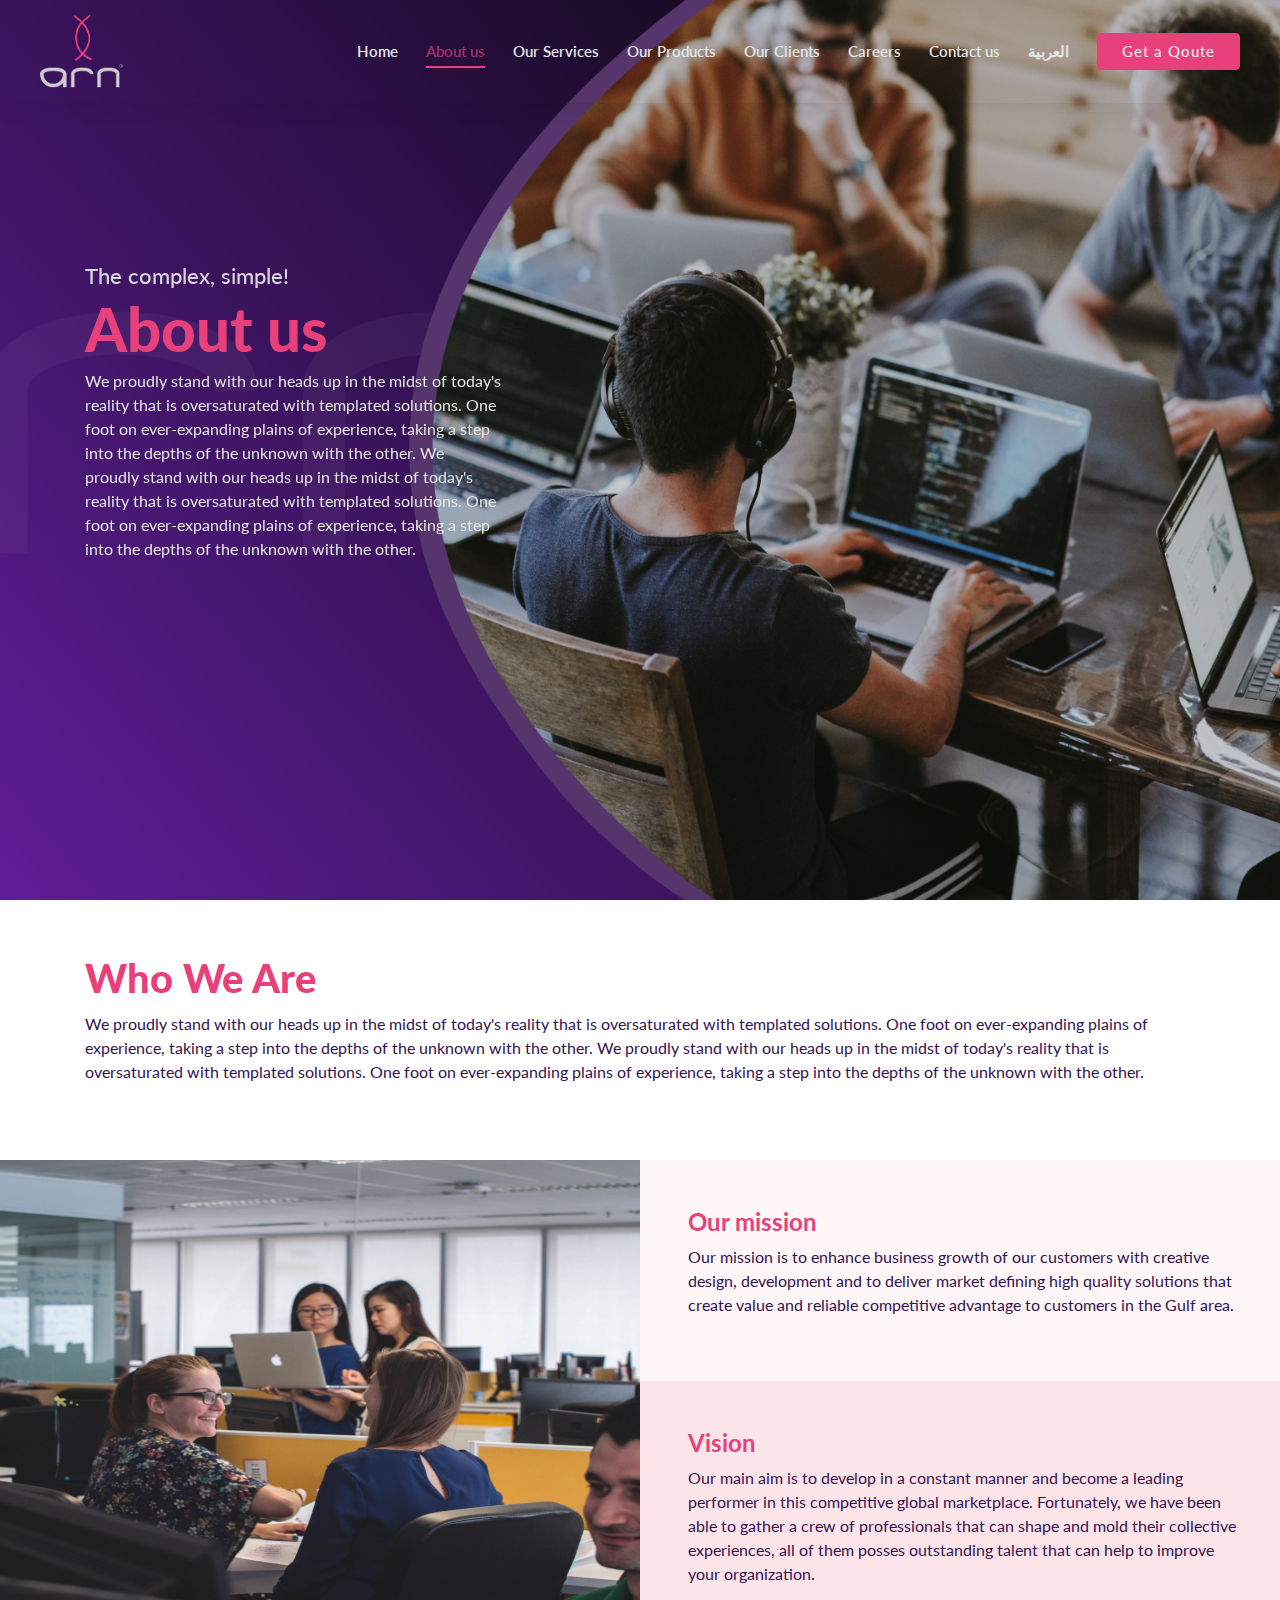
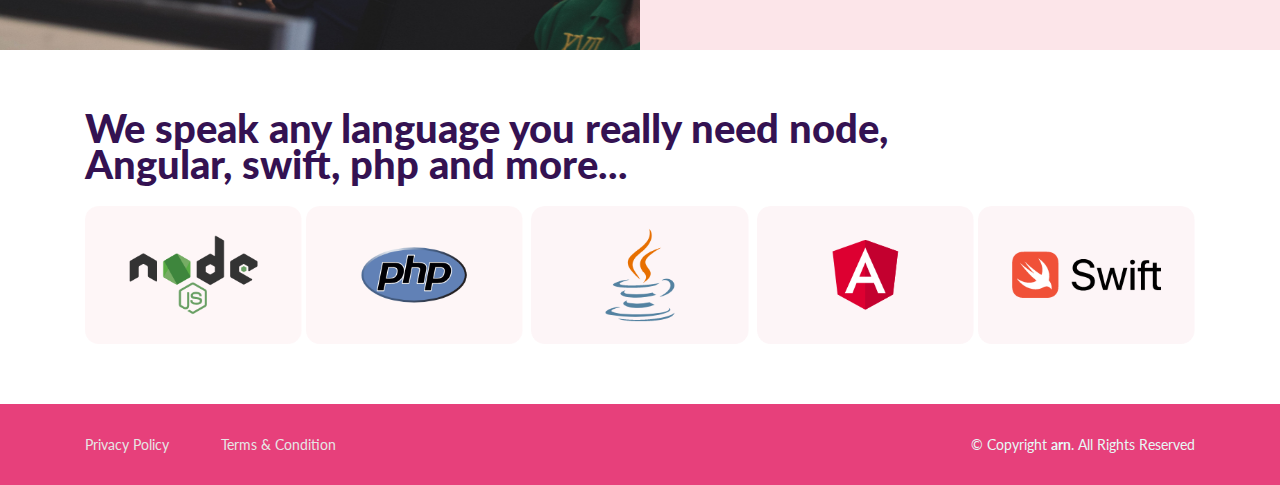
==== about.html @ a27cb623 "handle about us and home pages ui" ====
<!DOCTYPE html>
<html lang="en">

<head>
  <meta charset="utf-8" />
  <meta content="width=device-width, initial-scale=1.0" name="viewport" />

  <title>Arn</title>
  <meta content="" name="description" />
  <meta content="" name="keywords" />

  <!-- Favicons -->
  <!-- <link href="assets/img/favicon.png" rel="icon" /> -->
  <link href="assets/img/home/favicon.svg" rel="icon" />
  <link href="assets/img/apple-touch-icon.png" rel="apple-touch-icon" />

  <!-- Google Fonts -->
  <link
    href="https://fonts.googleapis.com/css2?family=Lato:ital,wght@0,300;0,400;0,700;0,900;1,300;1,400;1,700;1,900&display=swap"
    rel="stylesheet" />
  <!-- Vendor CSS Files -->
  <link href="assets/vendor/bootstrap/css/bootstrap.min.css" rel="stylesheet" />
  <link href="assets/vendor/icofont/icofont.min.css" rel="stylesheet" />
  <link href="assets/vendor/owl.carousel/assets/owl.carousel.min.css" rel="stylesheet" />
  <link href="assets/vendor/boxicons/css/boxicons.min.css" rel="stylesheet" />
  <link href="assets/vendor/venobox/venobox.css" rel="stylesheet" />
  <link href="assets/vendor/aos/aos.css" rel="stylesheet" />

  <!-- Template Main CSS File -->
  <link href="assets/css/style.css" rel="stylesheet" />
</head>

<body>
  <!-- ======= Hero Section ======= -->
  <section id="hero-about" class="hero py-0">
    <header id="header">
      <div class="
            container-fluid
            d-flex
            justify-content-between
            align-items-center
          ">
        <a href="index.html" class="logo"><img src="assets/img/logo.png" alt="brand" class="img-fluid" /></a>
        <nav class="nav-menu d-none d-lg-block">
          <ul>
            <li><a href="index.html">Home</a></li>
            <li class="active"><a href="about.html">About us</a></li>
            <li><a href="#">Our Services</a></li>
            <li><a href="#">Our Products</a></li>
            <li><a href="#">Our Clients</a></li>
            <li><a href="#">Careers</a></li>
            <li><a href="#">Contact us</a></li>
            <li><a href="#">العربية</a></li>
            <li>
              <a class="btn secondary-btn px-4" href="#">Get a Qoute</a>
            </li>
          </ul>
        </nav>
        <!-- .nav-menu -->
      </div>
    </header>
    <div class="container">
      <div class="w-50 align-items-start d-flex flex-column hero-content" data-aos="zoom-in" data-aos-delay="100">
        <h2>The complex, simple!</h2>
        <h1 class="py-1 secondary-color">About us</h1>
        <p class="w-75">We proudly stand with our heads up in the midst of today's
          reality that is oversaturated with templated solutions. One
          foot on ever-expanding plains of experience, taking a step
          into the depths of the unknown with the other. We proudly
          stand with our heads up in the midst of today's reality that
          is oversaturated with templated solutions. One foot on
          ever-expanding plains of experience, taking a step into the
          depths of the unknown with the other.</p>
      </div>
    </div>
  </section>
  <!-- ======= About Section ======= -->
  <section class="about-info">
    <div class="content container">
      <div class="who-we-are mb-2">
        <p class="section-title secondary-color">Who We Are</p>
          <p class="purple-color">
            We proudly stand with our heads up in the midst of today's reality that is oversaturated with templated solutions. One foot on ever-expanding
            plains of experience, taking a step into the depths of the unknown with the other. We proudly stand with our heads up in the midst of today's
            reality that is oversaturated with templated solutions. One foot on ever-expanding plains of experience, taking a step into the depths of the
            unknown with the other.
          </p>
      </div>
    </div>
  <!-- ======= Mission & Vission Section ======= -->
    <section class="row pb-0">
      <div class="col-md-6 people-img px-0"></div>
      <div class="col-md-6 align-items-center px-0">
        <div class="mission p-5">
          <h4 class="secondary-color font-weight-bold">Our mission</h4>
          <p class="purple-color">
            Our mission is to enhance business growth of our customers
            with creative design, development and to deliver market
            defining high quality solutions that create value and reliable
            competitive advantage to customers in the Gulf area.
          </p>
        </div>
        <div class="vission p-5">
          <h4 class="secondary-color font-weight-bold">Vision</h4>
          <p class="purple-color">
            Our main aim is to develop in a constant manner and become a
            leading performer in this competitive global marketplace.
            Fortunately, we have been able to gather a crew of
            professionals that can shape and mold their collective
            experiences, all of them posses outstanding talent that can
            help to improve your organization.
          </p>
        </div>
      </div>
    </section>
  </section>
  <!-- ======= Languages Section ======= -->
  <section id="clients" class="clients white-bg pt-0">
    <div class="content container">
      <p class="section-title purple-color w-75">
        We speak any language you really need node, Angular, swift, php and more...
      </p>
      <div class="projects-wrapper d-flex justify-content-between mt-4">
        <div class="w-25"><img class="w-100" src="./assets/img/about/1.png" alt="project" /></div>
        <div class="w-25 mx-1"><img class="w-100" src="./assets/img/about/2.png" alt="project" /></div>
        <div class="w-25 mx-1"><img class="w-100" src="./assets/img/about/3.png" alt="project" /></div>
        <div class="w-25 mx-1"><img class="w-100" src="./assets/img/about/4.png" alt="project" /></div>
        <div class="w-25"><img class="w-100" src="./assets/img/about/5.png" alt="project" /></div>
      </div>
    </div>
  </section>
  <!-- ======= Footer ======= -->
  <footer id="footer">
    <div class="container d-flex justify-content-between">
      <div class="links">
        <a href="#">Privacy Policy</a>
        <a href="#" class="mx-5">Terms & Condition</a>
      </div>
      <div class="copyright">
        &copy; Copyright <strong><span>arn</span></strong>. All Rights Reserved
      </div>
    </div>
  </footer>
  <!-- End  Footer -->

  <div id="preloader"></div>
  <a href="#" class="back-to-top"><i class="bx bx-up-arrow-alt"></i></a>

  <!-- Vendor JS Files -->
  <script src="assets/vendor/jquery/jquery.min.js"></script>
  <script src="assets/vendor/bootstrap/js/bootstrap.bundle.min.js"></script>
  <script src="assets/vendor/jquery.easing/jquery.easing.min.js"></script>
  <script src="assets/vendor/php-email-form/validate.js"></script>
  <script src="assets/vendor/waypoints/jquery.waypoints.min.js"></script>
  <script src="assets/vendor/counterup/counterup.min.js"></script>
  <script src="assets/vendor/owl.carousel/owl.carousel.min.js"></script>
  <script src="assets/vendor/isotope-layout/isotope.pkgd.min.js"></script>
  <script src="assets/vendor/venobox/venobox.min.js"></script>
  <script src="assets/vendor/aos/aos.js"></script>

  <!-- Template Main JS File -->
  <script src="assets/js/main.js"></script>
</body>

</html>
---- assets/vendor/venobox/venobox.css ----
/* ------ venobox.css --------*/
.vbox-overlay *, .vbox-overlay *:before, .vbox-overlay *:after{
    -webkit-backface-visibility: hidden;
    -webkit-box-sizing:border-box;
    -moz-box-sizing:border-box;
    box-sizing:border-box;
}
.vbox-overlay * { 
    -webkit-backface-visibility: visible;
    backface-visibility: visible;
}
.vbox-overlay{
    display: -webkit-flex;
    display: flex;
    -webkit-flex-direction: column;
    flex-direction: column;
    -webkit-justify-content: center;
    justify-content: center;
    -webkit-align-items: center;
    align-items: center;
    position: fixed;
    left: 0;
    top: 0;
    bottom: 0;
    right: 0;
    z-index: 999999;
}

/* ----- navigation ----- */
.vbox-title{
    width: 100%;
    height: 40px;
    float: left;
    text-align: center;
    line-height: 28px;
    font-size: 12px;
    padding: 6px 50px;
    overflow: hidden;
    position: fixed;
    display: none;
    left: 0;
    z-index: 89;
}
.vbox-close{
    cursor: pointer;
    position: fixed;
    top: -1px;
    right: 0;
    width: 50px;
    height: 40px;
    padding: 6px;
    display: block;
    background-position:10px center;
    overflow: hidden;
    font-size: 24px;
    line-height: 1;
    text-align: center;
    z-index: 99;
}
.vbox-left{
    cursor: pointer;
    position: fixed;
    left: 0;
    height: 40px;
    overflow: hidden;
    line-height: 28px;
    font-size: 12px;
    z-index: 99;
    display: flex;
    align-items:center;
}
.vbox-num{
    display: inline-block;
    margin: 6px 0 6px 15px;
}
/* ----- Social share ----- */
.vbox-share{
    line-height: 28px;
    font-size: 12px;
    overflow: hidden;
    position: fixed;
    left: 0;
    z-index: 98;
    display: flex;
    align-items:center;
    justify-content: center;
    width: 100%;
    text-align: center;
}
.vbox-share svg{
    max-height: 28px;
    width: 28px;
    z-index: 10;
    margin-left: 12px;
    margin-top: 6px;
    margin-bottom: 6px;
    vertical-align: middle;
}


/* ----- navigation ARROWS ----- */
.vbox-next, .vbox-prev{
    position: fixed;
    top: 50%;
    margin-top: -15px;
    overflow: hidden;
    cursor: pointer;
    display: block;
    width: 45px;
    height: 45px;
    z-index: 99;
}
.vbox-next span, .vbox-prev span{
    position: relative;
    width: 20px;
    height: 20px;
    border: 2px solid transparent;
    border-top-color: #B6B6B6;
    border-right-color: #B6B6B6;
    text-indent: -100px;
    position: absolute;
    top: 8px;
    display: block;
}
.vbox-prev{
    left: 15px;
}
.vbox-next{
    right: 15px;
}
.vbox-prev span{
    left: 10px;
    -ms-transform: rotate(-135deg);
    -webkit-transform: rotate(-135deg);
    transform: rotate(-135deg);
}
.vbox-next span{
    -ms-transform: rotate(45deg);
    -webkit-transform: rotate(45deg);
    transform: rotate(45deg);
    right: 10px;
}
/* ------- inline window ------ */
.vbox-inline{
    width: 420px;
    height: 315px;
    height: 70vh;
    padding: 10px;
    background: #fff;
    margin: 0 auto;
    overflow: auto;
    text-align: left;
}
/* ------- Video & iFrames window ------ */
.venoframe{
    max-width: 100%;
    width: 100%;
    border: none;
    width: 100%;
    height: 260px;
    height: 70vh;
}
.venoframe.vbvid{
    height: 260px;
}
@media (min-width: 768px) {
    .venoframe, .vbox-inline{
        width: 90%;
        height: 360px;
        height: 70vh;
    }
    .venoframe.vbvid{
        width: 640px;
        height: 360px;
    }
}
@media (min-width: 992px) {
    .venoframe, .vbox-inline{
        max-width: 1200px;
        width: 80%;
        height: 540px;
        height: 70vh;
    }
    .venoframe.vbvid{
        width: 960px;
        height: 540px;
    }
}
/* 
Please do NOT edit this part! 
or at least read this note: http://i.imgur.com/7C0ws9e.gif
*/
.vbox-open{
    overflow: hidden;
}
.vbox-container{
    position: absolute;
    left: 0;
    right: 0;
    top: 0;
    bottom: 0;
    overflow-x: hidden;
    overflow-y: scroll;
    overflow-scrolling: touch;
    -webkit-overflow-scrolling: touch;
    z-index: 20;
    max-height: 100%;

}

.vbox-content{
    text-align: center;
    float: left;
    width: 100%;
    position: relative;
    overflow: hidden;
    padding: 20px 4%;
}
.vbox-container img{
    max-width: 100%;
    height: auto;
}
.vbox-figlio{
    box-shadow: 0 0 12px rgba(0,0,0,0.19), 0 6px 6px rgba(0,0,0,0.23);
    max-width: 100%;
    text-align: initial;
}
img.vbox-figlio{
    -webkit-user-select: none;
-khtml-user-select: none;
-moz-user-select: none;
-o-user-select: none;
user-select: none;
}
.vbox-content.swipe-left{
    margin-left: -200px !important;
}
.vbox-content.swipe-right{
    margin-left: 200px !important;
}
.vbox-animated{
    webkit-transition: margin 300ms ease-out;
    transition: margin 300ms ease-out;
}

/* ---------- preloader ----------
 * SPINKIT 
 * http://tobiasahlin.com/spinkit/
-------------------------------- */
.sk-double-bounce,.sk-rotating-plane{width:40px;height:40px;margin:40px auto}.sk-rotating-plane{background-color:#333;-webkit-animation:sk-rotatePlane 1.2s infinite ease-in-out;animation:sk-rotatePlane 1.2s infinite ease-in-out}@-webkit-keyframes sk-rotatePlane{0%{-webkit-transform:perspective(120px) rotateX(0) rotateY(0);transform:perspective(120px) rotateX(0) rotateY(0)}50%{-webkit-transform:perspective(120px) rotateX(-180.1deg) rotateY(0);transform:perspective(120px) rotateX(-180.1deg) rotateY(0)}100%{-webkit-transform:perspective(120px) rotateX(-180deg) rotateY(-179.9deg);transform:perspective(120px) rotateX(-180deg) rotateY(-179.9deg)}}@keyframes sk-rotatePlane{0%{-webkit-transform:perspective(120px) rotateX(0) rotateY(0);transform:perspective(120px) rotateX(0) rotateY(0)}50%{-webkit-transform:perspective(120px) rotateX(-180.1deg) rotateY(0);transform:perspective(120px) rotateX(-180.1deg) rotateY(0)}100%{-webkit-transform:perspective(120px) rotateX(-180deg) rotateY(-179.9deg);transform:perspective(120px) rotateX(-180deg) rotateY(-179.9deg)}}.sk-double-bounce{position:relative}.sk-double-bounce .sk-child{width:100%;height:100%;border-radius:50%;background-color:#333;opacity:.6;position:absolute;top:0;left:0;-webkit-animation:sk-doubleBounce 2s infinite ease-in-out;animation:sk-doubleBounce 2s infinite ease-in-out}.sk-chasing-dots .sk-child,.sk-spinner-pulse,.sk-three-bounce .sk-child{background-color:#333;border-radius:100%}.sk-double-bounce .sk-double-bounce2{-webkit-animation-delay:-1s;animation-delay:-1s}@-webkit-keyframes sk-doubleBounce{0%,100%{-webkit-transform:scale(0);transform:scale(0)}50%{-webkit-transform:scale(1);transform:scale(1)}}@keyframes sk-doubleBounce{0%,100%{-webkit-transform:scale(0);transform:scale(0)}50%{-webkit-transform:scale(1);transform:scale(1)}}.sk-wave{margin:40px auto;width:50px;height:40px;text-align:center;font-size:10px}.sk-wave .sk-rect{background-color:#333;height:100%;width:6px;display:inline-block;-webkit-animation:sk-waveStretchDelay 1.2s infinite ease-in-out;animation:sk-waveStretchDelay 1.2s infinite ease-in-out}.sk-wave .sk-rect1{-webkit-animation-delay:-1.2s;animation-delay:-1.2s}.sk-wave .sk-rect2{-webkit-animation-delay:-1.1s;animation-delay:-1.1s}.sk-wave .sk-rect3{-webkit-animation-delay:-1s;animation-delay:-1s}.sk-wave .sk-rect4{-webkit-animation-delay:-.9s;animation-delay:-.9s}.sk-wave .sk-rect5{-webkit-animation-delay:-.8s;animation-delay:-.8s}@-webkit-keyframes sk-waveStretchDelay{0%,100%,40%{-webkit-transform:scaleY(.4);transform:scaleY(.4)}20%{-webkit-transform:scaleY(1);transform:scaleY(1)}}@keyframes sk-waveStretchDelay{0%,100%,40%{-webkit-transform:scaleY(.4);transform:scaleY(.4)}20%{-webkit-transform:scaleY(1);transform:scaleY(1)}}.sk-wandering-cubes{margin:40px auto;width:40px;height:40px;position:relative}.sk-wandering-cubes .sk-cube{background-color:#333;width:10px;height:10px;position:absolute;top:0;left:0;-webkit-animation:sk-wanderingCube 1.8s ease-in-out -1.8s infinite both;animation:sk-wanderingCube 1.8s ease-in-out -1.8s infinite both}.sk-chasing-dots,.sk-spinner-pulse{width:40px;height:40px;margin:40px auto}.sk-wandering-cubes .sk-cube2{-webkit-animation-delay:-.9s;animation-delay:-.9s}@-webkit-keyframes sk-wanderingCube{0%{-webkit-transform:rotate(0);transform:rotate(0)}25%{-webkit-transform:translateX(30px) rotate(-90deg) scale(.5);transform:translateX(30px) rotate(-90deg) scale(.5)}50%{-webkit-transform:translateX(30px) translateY(30px) rotate(-179deg);transform:translateX(30px) translateY(30px) rotate(-179deg)}50.1%{-webkit-transform:translateX(30px) translateY(30px) rotate(-180deg);transform:translateX(30px) translateY(30px) rotate(-180deg)}75%{-webkit-transform:translateX(0) translateY(30px) rotate(-270deg) scale(.5);transform:translateX(0) translateY(30px) rotate(-270deg) scale(.5)}100%{-webkit-transform:rotate(-360deg);transform:rotate(-360deg)}}@keyframes sk-wanderingCube{0%{-webkit-transform:rotate(0);transform:rotate(0)}25%{-webkit-transform:translateX(30px) rotate(-90deg) scale(.5);transform:translateX(30px) rotate(-90deg) scale(.5)}50%{-webkit-transform:translateX(30px) translateY(30px) rotate(-179deg);transform:translateX(30px) translateY(30px) rotate(-179deg)}50.1%{-webkit-transform:translateX(30px) translateY(30px) rotate(-180deg);transform:translateX(30px) translateY(30px) rotate(-180deg)}75%{-webkit-transform:translateX(0) translateY(30px) rotate(-270deg) scale(.5);transform:translateX(0) translateY(30px) rotate(-270deg) scale(.5)}100%{-webkit-transform:rotate(-360deg);transform:rotate(-360deg)}}.sk-spinner-pulse{-webkit-animation:sk-pulseScaleOut 1s infinite ease-in-out;animation:sk-pulseScaleOut 1s infinite ease-in-out}@-webkit-keyframes sk-pulseScaleOut{0%{-webkit-transform:scale(0);transform:scale(0)}100%{-webkit-transform:scale(1);transform:scale(1);opacity:0}}@keyframes sk-pulseScaleOut{0%{-webkit-transform:scale(0);transform:scale(0)}100%{-webkit-transform:scale(1);transform:scale(1);opacity:0}}.sk-chasing-dots{position:relative;text-align:center;-webkit-animation:sk-chasingDotsRotate 2s infinite linear;animation:sk-chasingDotsRotate 2s infinite linear}.sk-chasing-dots .sk-child{width:60%;height:60%;display:inline-block;position:absolute;top:0;-webkit-animation:sk-chasingDotsBounce 2s infinite ease-in-out;animation:sk-chasingDotsBounce 2s infinite ease-in-out}.sk-chasing-dots .sk-dot2{top:auto;bottom:0;-webkit-animation-delay:-1s;animation-delay:-1s}@-webkit-keyframes sk-chasingDotsRotate{100%{-webkit-transform:rotate(360deg);transform:rotate(360deg)}}@keyframes sk-chasingDotsRotate{100%{-webkit-transform:rotate(360deg);transform:rotate(360deg)}}@-webkit-keyframes sk-chasingDotsBounce{0%,100%{-webkit-transform:scale(0);transform:scale(0)}50%{-webkit-transform:scale(1);transform:scale(1)}}@keyframes sk-chasingDotsBounce{0%,100%{-webkit-transform:scale(0);transform:scale(0)}50%{-webkit-transform:scale(1);transform:scale(1)}}.sk-three-bounce{margin:40px auto;width:80px;text-align:center}.sk-three-bounce .sk-child{width:20px;height:20px;display:inline-block;-webkit-animation:sk-three-bounce 1.4s ease-in-out 0s infinite both;animation:sk-three-bounce 1.4s ease-in-out 0s infinite both}.sk-circle .sk-child:before,.sk-fading-circle .sk-circle:before{display:block;border-radius:100%;content:'';background-color:#333}.sk-three-bounce .sk-bounce1{-webkit-animation-delay:-.32s;animation-delay:-.32s}.sk-three-bounce .sk-bounce2{-webkit-animation-delay:-.16s;animation-delay:-.16s}@-webkit-keyframes sk-three-bounce{0%,100%,80%{-webkit-transform:scale(0);transform:scale(0)}40%{-webkit-transform:scale(1);transform:scale(1)}}@keyframes sk-three-bounce{0%,100%,80%{-webkit-transform:scale(0);transform:scale(0)}40%{-webkit-transform:scale(1);transform:scale(1)}}.sk-circle{margin:40px auto;width:40px;height:40px;position:relative}.sk-circle .sk-child{width:100%;height:100%;position:absolute;left:0;top:0}.sk-circle .sk-child:before{margin:0 auto;width:15%;height:15%;-webkit-animation:sk-circleBounceDelay 1.2s infinite ease-in-out both;animation:sk-circleBounceDelay 1.2s infinite ease-in-out both}.sk-circle .sk-circle2{-webkit-transform:rotate(30deg);-ms-transform:rotate(30deg);transform:rotate(30deg)}.sk-circle .sk-circle3{-webkit-transform:rotate(60deg);-ms-transform:rotate(60deg);transform:rotate(60deg)}.sk-circle .sk-circle4{-webkit-transform:rotate(90deg);-ms-transform:rotate(90deg);transform:rotate(90deg)}.sk-circle .sk-circle5{-webkit-transform:rotate(120deg);-ms-transform:rotate(120deg);transform:rotate(120deg)}.sk-circle .sk-circle6{-webkit-transform:rotate(150deg);-ms-transform:rotate(150deg);transform:rotate(150deg)}.sk-circle .sk-circle7{-webkit-transform:rotate(180deg);-ms-transform:rotate(180deg);transform:rotate(180deg)}.sk-circle .sk-circle8{-webkit-transform:rotate(210deg);-ms-transform:rotate(210deg);transform:rotate(210deg)}.sk-circle .sk-circle9{-webkit-transform:rotate(240deg);-ms-transform:rotate(240deg);transform:rotate(240deg)}.sk-circle .sk-circle10{-webkit-transform:rotate(270deg);-ms-transform:rotate(270deg);transform:rotate(270deg)}.sk-circle .sk-circle11{-webkit-transform:rotate(300deg);-ms-transform:rotate(300deg);transform:rotate(300deg)}.sk-circle .sk-circle12{-webkit-transform:rotate(330deg);-ms-transform:rotate(330deg);transform:rotate(330deg)}.sk-circle .sk-circle2:before{-webkit-animation-delay:-1.1s;animation-delay:-1.1s}.sk-circle .sk-circle3:before{-webkit-animation-delay:-1s;animation-delay:-1s}.sk-circle .sk-circle4:before{-webkit-animation-delay:-.9s;animation-delay:-.9s}.sk-circle .sk-circle5:before{-webkit-animation-delay:-.8s;animation-delay:-.8s}.sk-circle .sk-circle6:before{-webkit-animation-delay:-.7s;animation-delay:-.7s}.sk-circle .sk-circle7:before{-webkit-animation-delay:-.6s;animation-delay:-.6s}.sk-circle .sk-circle8:before{-webkit-animation-delay:-.5s;animation-delay:-.5s}.sk-circle .sk-circle9:before{-webkit-animation-delay:-.4s;animation-delay:-.4s}.sk-circle .sk-circle10:before{-webkit-animation-delay:-.3s;animation-delay:-.3s}.sk-circle .sk-circle11:before{-webkit-animation-delay:-.2s;animation-delay:-.2s}.sk-circle .sk-circle12:before{-webkit-animation-delay:-.1s;animation-delay:-.1s}@-webkit-keyframes sk-circleBounceDelay{0%,100%,80%{-webkit-transform:scale(0);transform:scale(0)}40%{-webkit-transform:scale(1);transform:scale(1)}}@keyframes sk-circleBounceDelay{0%,100%,80%{-webkit-transform:scale(0);transform:scale(0)}40%{-webkit-transform:scale(1);transform:scale(1)}}.sk-cube-grid{width:40px;height:40px;margin:40px auto}.sk-cube-grid .sk-cube{width:33.33%;height:33.33%;background-color:#333;float:left;-webkit-animation:sk-cubeGridScaleDelay 1.3s infinite ease-in-out;animation:sk-cubeGridScaleDelay 1.3s infinite ease-in-out}.sk-cube-grid .sk-cube1{-webkit-animation-delay:.2s;animation-delay:.2s}.sk-cube-grid .sk-cube2{-webkit-animation-delay:.3s;animation-delay:.3s}.sk-cube-grid .sk-cube3{-webkit-animation-delay:.4s;animation-delay:.4s}.sk-cube-grid .sk-cube4{-webkit-animation-delay:.1s;animation-delay:.1s}.sk-cube-grid .sk-cube5{-webkit-animation-delay:.2s;animation-delay:.2s}.sk-cube-grid .sk-cube6{-webkit-animation-delay:.3s;animation-delay:.3s}.sk-cube-grid .sk-cube7{-webkit-animation-delay:0ms;animation-delay:0ms}.sk-cube-grid .sk-cube8{-webkit-animation-delay:.1s;animation-delay:.1s}.sk-cube-grid .sk-cube9{-webkit-animation-delay:.2s;animation-delay:.2s}@-webkit-keyframes sk-cubeGridScaleDelay{0%,100%,70%{-webkit-transform:scale3D(1,1,1);transform:scale3D(1,1,1)}35%{-webkit-transform:scale3D(0,0,1);transform:scale3D(0,0,1)}}@keyframes sk-cubeGridScaleDelay{0%,100%,70%{-webkit-transform:scale3D(1,1,1);transform:scale3D(1,1,1)}35%{-webkit-transform:scale3D(0,0,1);transform:scale3D(0,0,1)}}.sk-fading-circle{margin:40px auto;width:40px;height:40px;position:relative}.sk-fading-circle .sk-circle{width:100%;height:100%;position:absolute;left:0;top:0}.sk-fading-circle .sk-circle:before{margin:0 auto;width:15%;height:15%;-webkit-animation:sk-circleFadeDelay 1.2s infinite ease-in-out both;animation:sk-circleFadeDelay 1.2s infinite ease-in-out both}.sk-fading-circle .sk-circle2{-webkit-transform:rotate(30deg);-ms-transform:rotate(30deg);transform:rotate(30deg)}.sk-fading-circle .sk-circle3{-webkit-transform:rotate(60deg);-ms-transform:rotate(60deg);transform:rotate(60deg)}.sk-fading-circle .sk-circle4{-webkit-transform:rotate(90deg);-ms-transform:rotate(90deg);transform:rotate(90deg)}.sk-fading-circle .sk-circle5{-webkit-transform:rotate(120deg);-ms-transform:rotate(120deg);transform:rotate(120deg)}.sk-fading-circle .sk-circle6{-webkit-transform:rotate(150deg);-ms-transform:rotate(150deg);transform:rotate(150deg)}.sk-fading-circle .sk-circle7{-webkit-transform:rotate(180deg);-ms-transform:rotate(180deg);transform:rotate(180deg)}.sk-fading-circle .sk-circle8{-webkit-transform:rotate(210deg);-ms-transform:rotate(210deg);transform:rotate(210deg)}.sk-fading-circle .sk-circle9{-webkit-transform:rotate(240deg);-ms-transform:rotate(240deg);transform:rotate(240deg)}.sk-fading-circle .sk-circle10{-webkit-transform:rotate(270deg);-ms-transform:rotate(270deg);transform:rotate(270deg)}.sk-fading-circle .sk-circle11{-webkit-transform:rotate(300deg);-ms-transform:rotate(300deg);transform:rotate(300deg)}.sk-fading-circle .sk-circle12{-webkit-transform:rotate(330deg);-ms-transform:rotate(330deg);transform:rotate(330deg)}.sk-fading-circle .sk-circle2:before{-webkit-animation-delay:-1.1s;animation-delay:-1.1s}.sk-fading-circle .sk-circle3:before{-webkit-animation-delay:-1s;animation-delay:-1s}.sk-fading-circle .sk-circle4:before{-webkit-animation-delay:-.9s;animation-delay:-.9s}.sk-fading-circle .sk-circle5:before{-webkit-animation-delay:-.8s;animation-delay:-.8s}.sk-fading-circle .sk-circle6:before{-webkit-animation-delay:-.7s;animation-delay:-.7s}.sk-fading-circle .sk-circle7:before{-webkit-animation-delay:-.6s;animation-delay:-.6s}.sk-fading-circle .sk-circle8:before{-webkit-animation-delay:-.5s;animation-delay:-.5s}.sk-fading-circle .sk-circle9:before{-webkit-animation-delay:-.4s;animation-delay:-.4s}.sk-fading-circle .sk-circle10:before{-webkit-animation-delay:-.3s;animation-delay:-.3s}.sk-fading-circle .sk-circle11:before{-webkit-animation-delay:-.2s;animation-delay:-.2s}.sk-fading-circle .sk-circle12:before{-webkit-animation-delay:-.1s;animation-delay:-.1s}@-webkit-keyframes sk-circleFadeDelay{0%,100%,39%{opacity:0}40%{opacity:1}}@keyframes sk-circleFadeDelay{0%,100%,39%{opacity:0}40%{opacity:1}}.sk-folding-cube{margin:40px auto;width:40px;height:40px;position:relative;-webkit-transform:rotateZ(45deg);transform:rotateZ(45deg)}.sk-folding-cube .sk-cube{float:left;width:50%;height:50%;position:relative;-webkit-transform:scale(1.1);-ms-transform:scale(1.1);transform:scale(1.1)}.sk-folding-cube .sk-cube:before{content:'';position:absolute;top:0;left:0;width:100%;height:100%;background-color:#333;-webkit-animation:sk-foldCubeAngle 2.4s infinite linear both;animation:sk-foldCubeAngle 2.4s infinite linear both;-webkit-transform-origin:100% 100%;-ms-transform-origin:100% 100%;transform-origin:100% 100%}.sk-folding-cube .sk-cube2{-webkit-transform:scale(1.1) rotateZ(90deg);transform:scale(1.1) rotateZ(90deg)}.sk-folding-cube .sk-cube3{-webkit-transform:scale(1.1) rotateZ(180deg);transform:scale(1.1) rotateZ(180deg)}.sk-folding-cube .sk-cube4{-webkit-transform:scale(1.1) rotateZ(270deg);transform:scale(1.1) rotateZ(270deg)}.sk-folding-cube .sk-cube2:before{-webkit-animation-delay:.3s;animation-delay:.3s}.sk-folding-cube .sk-cube3:before{-webkit-animation-delay:.6s;animation-delay:.6s}.sk-folding-cube .sk-cube4:before{-webkit-animation-delay:.9s;animation-delay:.9s}@-webkit-keyframes sk-foldCubeAngle{0%,10%{-webkit-transform:perspective(140px) rotateX(-180deg);transform:perspective(140px) rotateX(-180deg);opacity:0}25%,75%{-webkit-transform:perspective(140px) rotateX(0);transform:perspective(140px) rotateX(0);opacity:1}100%,90%{-webkit-transform:perspective(140px) rotateY(180deg);transform:perspective(140px) rotateY(180deg);opacity:0}}@keyframes sk-foldCubeAngle{0%,10%{-webkit-transform:perspective(140px) rotateX(-180deg);transform:perspective(140px) rotateX(-180deg);opacity:0}25%,75%{-webkit-transform:perspective(140px) rotateX(0);transform:perspective(140px) rotateX(0);opacity:1}100%,90%{-webkit-transform:perspective(140px) rotateY(180deg);transform:perspective(140px) rotateY(180deg);opacity:0}}
---- assets/css/style.css ----
/*--------------------------------------------------------------
# General
--------------------------------------------------------------*/
body {
  font-family: 'Lato', sans-serif;
  color: #E6E6E5;
}

a {
  color: #E6E6E5;
}

a:hover {
  color: #51cdbe;
  text-decoration: none;
}


#main {
  margin-top: 50px;
}

@media (max-width: 992px) {
  #main {
    margin-top: 30px;
  }
}
/*--------------------------------------------------------------
# Shared Style
--------------------------------------------------------------*/
.white-color{
  color: #fff;
}
.white-bg{
  background-color: #fff;
}
.purple-color{
  color: #341252;
}
.purple-bg{
  background-color: #341252;
}
.light-purple-bg{
  background-color: #751CC1;
}
.secondary-color{
  color: #E7407B;
}
.secondary-bg{
  background-color: #E7407B;
}
.font-900{
  font-weight: 900;
}
/* btns  */
.btn{
    font-weight: 600;
    font-size: 14px;
    letter-spacing: 1px;
    display: inline-block;
    transition: 0.5s;
}
.secondary-btn {
  color: #DAD6DD;
  border: 1px solid #E7407B ;
  background: #E7407B;
}
.secondary-btn:hover {
  background: #fff;
  color: #E7407B;
  border: 1px solid #E7407B ;
}
.secondary-outline-btn {
  color: #E7407B;
  border: 1px solid #E7407B ;
  background: transparent;
}
.secondary-outline-btn:hover {
  background: #E7407B;
  color: #fff;
  border: 1px solid #E7407B ;
}
.light-outline-btn {
  color: #E6E6E5;
  border: 1px solid #E6E6E5 ;
  background: transparent;
}
.light-outline-btn:hover {
  background: #E7407B;
  color: #E6E6E5;
  border: 1px solid #E7407B ;
}
/* text  */
.section-title{
  font-weight: 900;
  font-size: 40px;
  line-height: 90%;
}

/* general  */
.white-pink-bg{
  background: url("../img/home/white-ping-bg.png") top right;
  background-size: cover;
}

/*--------------------------------------------------------------
# Preloader
--------------------------------------------------------------*/
#preloader {
  position: fixed;
  top: 0;
  left: 0;
  right: 0;
  bottom: 0;
  z-index: 9999;
  overflow: hidden;
  background: #fff;
}

#preloader:before {
  content: "";
  position: fixed;
  top: calc(50% - 30px);
  left: calc(50% - 30px);
  border: 6px solid #E7407B;
  border-top-color: #fff;
  border-radius: 50%;
  width: 60px;
  height: 60px;
  -webkit-animation: animate-preloader 1s linear infinite;
  animation: animate-preloader 1s linear infinite;
}

@-webkit-keyframes animate-preloader {
  0% {
    transform: rotate(0deg);
  }
  100% {
    transform: rotate(360deg);
  }
}

@keyframes animate-preloader {
  0% {
    transform: rotate(0deg);
  }
  100% {
    transform: rotate(360deg);
  }
}

/*--------------------------------------------------------------
# Back to top button
--------------------------------------------------------------*/
.back-to-top {
  position: fixed;
  display: none;
  right: 15px;
  bottom: 15px;
  z-index: 99999;
}

.back-to-top i {
  display: flex;
  align-items: center;
  justify-content: center;
  font-size: 24px;
  width: 40px;
  height: 40px;
  border-radius: 50px;
  background: #E7407B;
  color: #fff;
  transition: all 0.4s;
}

.back-to-top i:hover {
  background: #fff;
  color: #3dc8b7;
}

/*--------------------------------------------------------------
# Header
--------------------------------------------------------------*/

#header {
  background: transparent;
  box-shadow: 0px 0px 25px 0 rgba(0, 0, 0, 0.08);
  z-index: 997;
  padding: 15px 25px;
}

#header .logo {
  font-size: 32px;
  margin: 0;
  padding: 0;
  line-height: 1;
  font-weight: 400;
  letter-spacing: 2px;
  text-transform: uppercase;
}

#header .logo a {
  color: #E6E6E5;
}

#header .logo img {
  width: 75%;
}

@media (max-width: 992px) {
  #header .logo {
    font-size: 28px;
  }
}

/*--------------------------------------------------------------
# Navigation Menu
--------------------------------------------------------------*/
/* Desktop Navigation */
.nav-menu ul {
  margin: 0;
  padding: 0;
  list-style: none;
}

.nav-menu > ul {
  display: flex;
  align-items:center;
}

.nav-menu > ul > li {
  position: relative;
  white-space: nowrap;
  padding: 10px 0 10px 28px;
}

.nav-menu a {
  display: block;
  position: relative;
  color: #E6E6E5;
  transition: 0.3s;
  font-size: 15px;
  font-weight: 600;
}

.nav-menu > ul > li > a:before {
  content: "";
  position: absolute;
  width: 0;
  height: 2px;
  bottom: -5px;
  left: 0;
  background-color: #E7407B;
  visibility: hidden;
  width: 10px;
  transition: all 0.3s ease-in-out 0s;
}

.nav-menu a:hover:before, .nav-menu li:hover > a:before, .nav-menu .active > a:before {
  visibility: visible;
  width: 100%;
}

.nav-menu a:hover, .nav-menu .active > a, .nav-menu li:hover > a {
  color: #A52F69;
}

.nav-menu .drop-down ul {
  display: block;
  position: absolute;
  left: 28px;
  top: calc(100% + 30px);
  z-index: 99;
  opacity: 0;
  visibility: hidden;
  padding: 10px 0;
  background: #fff;
  box-shadow: 0px 0px 30px rgba(127, 137, 161, 0.25);
  transition: 0.3s;
}

.nav-menu .drop-down:hover > ul {
  opacity: 1;
  top: 100%;
  visibility: visible;
}

.nav-menu .drop-down li {
  min-width: 180px;
  position: relative;
}

.nav-menu .drop-down ul a {
  padding: 10px 20px;
  font-size: 14px;
  font-weight: 500;
  text-transform: none;
  color: #E6E6E5;
}

.nav-menu .drop-down ul a:hover, .nav-menu .drop-down ul .active > a, .nav-menu .drop-down ul li:hover > a {
  color: #34b7a7;
}

.nav-menu .drop-down > a:after {
  content: "\ea99";
  font-family: IcoFont;
  padding-left: 5px;
}

.nav-menu .drop-down .drop-down ul {
  top: 0;
  left: calc(100% - 30px);
}

.nav-menu .drop-down .drop-down:hover > ul {
  opacity: 1;
  top: 0;
  left: 100%;
}

.nav-menu .drop-down .drop-down > a {
  padding-right: 35px;
}

.nav-menu .drop-down .drop-down > a:after {
  content: "\eaa0";
  font-family: IcoFont;
  position: absolute;
  right: 15px;
}

@media (max-width: 1366px) {
  .nav-menu .drop-down .drop-down ul {
    left: -90%;
  }
  .nav-menu .drop-down .drop-down:hover > ul {
    left: -100%;
  }
  .nav-menu .drop-down .drop-down > a:after {
    content: "\ea9d";
  }
}

/* Mobile Navigation */
.mobile-nav-toggle {
  position: fixed;
  right: 15px;
  top: 17px;
  z-index: 9998;
  border: 0;
  background: none;
  font-size: 24px;
  transition: all 0.4s;
  outline: none !important;
  line-height: 1;
  cursor: pointer;
  text-align: right;
}

.mobile-nav-toggle i {
  color: #E6E6E5;
}

.mobile-nav {
  position: fixed;
  top: 55px;
  right: 15px;
  bottom: 15px;
  left: 15px;
  z-index: 9999;
  overflow-y: auto;
  background: #341252;
  transition: ease-in-out 0.2s;
  opacity: 0;
  visibility: hidden;
  border-radius: 10px;
  padding: 10px 0;
}

.mobile-nav * {
  margin: 0;
  padding: 0;
  list-style: none;
}

.mobile-nav a {
  display: block;
  position: relative;
  color: #E6E6E5;
  padding: 10px 20px;
  font-weight: 500;
  outline: none;
}

.mobile-nav a:hover, .mobile-nav .active > a, .mobile-nav li:hover > a {
  color: #34b7a7;
  text-decoration: none;
}

.mobile-nav .drop-down > a:after {
  content: "\ea99";
  font-family: IcoFont;
  padding-left: 10px;
  position: absolute;
  right: 15px;
}

.mobile-nav .active.drop-down > a:after {
  content: "\eaa1";
}

.mobile-nav .drop-down > a {
  padding-right: 35px;
}

.mobile-nav .drop-down ul {
  display: none;
  overflow: hidden;
}

.mobile-nav .drop-down li {
  padding-left: 20px;
}

.mobile-nav-overly {
  width: 100%;
  height: 100%;
  z-index: 9997;
  top: 0;
  left: 0;
  position: fixed;
  background: rgba(9, 9, 9, 0.6);
  overflow: hidden;
  display: none;
  transition: ease-in-out 0.2s;
}

.mobile-nav-active {
  overflow: hidden;
}

.mobile-nav-active .mobile-nav {
  opacity: 1;
  visibility: visible;
}

.mobile-nav-active .mobile-nav-toggle i {
  color: #fff;
}

/*--------------------------------------------------------------
# Header Social Links
--------------------------------------------------------------*/
.header-social-links {
  padding-left: 20px;
}

.header-social-links a {
  color: #E6E6E5;
  padding-left: 6px;
  display: inline-block;
  line-height: 1px;
  transition: 0.3s;
  font-size: 16px;
}

.header-social-links a:hover {
  color: #34b7a7;
}

@media (max-width: 992px) {
  .header-social-links {
    padding: 0 48px 0 0;
  }
}

/*--------------------------------------------------------------
# Hero Section
--------------------------------------------------------------*/
#hero-home {
  width: 100%;
  height: 100vh;
  background: url("../img/home/hero-bg.png") top right;
  background-size: cover;
}

@media (max-width: 992px) {
  .hero .container {
    padding-top: 58px;
  }
}

.hero h1 {
  font-size: 60px;
  font-weight: 900;
  margin-bottom: 0;
}

.hero h2 {
  color: #DAD6DD;
  font-size: 22px;
  margin-bottom: 0;
  margin-top: 215px;
}

.hero .btn-about {
  font-weight: 600;
  font-size: 14px;
  letter-spacing: 1px;
  display: inline-block;
  transition: 0.5s;
  color: #DAD6DD;
  border: 1px solid #DAD6DD ;
  background: transparent;
}

.hero .btn-about:hover {
  background: #E7407B;
  border: 1px solid #E7407B ;
}

@media (min-width: 1024px) {
  .hero {
    background-attachment: fixed;
  }
}

@media (max-width: 992px) {
  .hero:before {
    content: "";
    background-color: #341252;
    position: absolute;
    bottom: 0;
    top: 0;
    left: 0;
    right: 0;
  }
  .hero h1 {
    font-size: 28px;
    line-height: 36px;
  }
  .hero h2 {
    font-size: 18px;
    line-height: 24px;
  }
}
/*--------------------------------------------------------------
# About Page
--------------------------------------------------------------*/
#hero-about {
  width: 100%;
  height: 100vh;
  background: url("../img/about/hero-bg.png") top right;
  background-size: cover;
}

#hero-about h2 {
  margin-top: 160px;
}

.about-info .people-img{
  background: url("../img/about/people.png") ;
  /* background-position: center; */
  background-repeat: no-repeat;
  /* width: 100vw; */
  background-size: 100% 100%;
}
.about-info .mission{
  background-color: #FEF6F7;
}

.about-info .vission{
  background-color: #FCE5E9;
}
/*--------------------------------------------------------------
# Clients Section
--------------------------------------------------------------*/
#clients .projects-wrapper img{
  width: 15%;
}
#products .product-img{
  background: url("../img/home/mobile.png") ;
  background-position: center;
  background-repeat: no-repeat;
  height: 69vh;
  width: 100vw;
  background-size: 100% 100%;
}
#contact{
  width: 100%;
  height: 100vh;
  background: url("../img/home/contact-bg.png") top right;
  background-size: cover;
}
#contact .text-label{
  color: #E6d1d8;
  margin-bottom: 1px;
}
/*--------------------------------------------------------------
# Sections General
--------------------------------------------------------------*/
section {
  padding: 60px 0;
}

.section-bg {
  background-color: #e7f8f6;
}

.section-title h2 {
  font-size: 32px;
  font-weight: bold;
  text-transform: uppercase;
  margin-bottom: 20px;
  padding-bottom: 20px;
  position: relative;
}

.section-title h2::after {
  content: '';
  position: absolute;
  display: block;
  width: 50px;
  height: 3px;
  background: #34b7a7;
  bottom: 0;
  left: calc(50% - 25px);
}

.section-title p {
  margin-bottom: 0;
}

/*--------------------------------------------------------------
# Cta
--------------------------------------------------------------*/
.cta {
  background: linear-gradient(rgba(0, 0, 0, 0.6), rgba(0, 0, 0, 0.6)), url("../img/bg-1.jpg") fixed center center;
  background-size: cover;
  padding: 80px 0;
}

.cta h3 {
  color: #fff;
  font-size: 28px;
  font-weight: 700;
}

.cta p {
  color: #fff;
}

.cta .cta-btn {
  text-transform: uppercase;
  font-weight: 500;
  font-size: 16px;
  letter-spacing: 1px;
  display: inline-block;
  padding: 8px 20px;
  border-radius: 2px;
  transition: 0.5s;
  margin: 10px;
  border: 2px solid #fff;
  color: #fff;
}

.cta .cta-btn:hover {
  background: #34b7a7;
  border: 2px solid #34b7a7;
}

@media (max-width: 1024px) {
  .cta {
    background-attachment: scroll;
  }
}

@media (min-width: 769px) {
  .cta .cta-btn-container {
    display: flex;
    align-items: center;
    justify-content: flex-end;
  }
}

/*--------------------------------------------------------------
# About
--------------------------------------------------------------*/
.about .content h3 {
  font-weight: 700;
  font-size: 26px;
  color: #555555;
}

.about .content ul {
  list-style: none;
  padding: 0;
}

.about .content ul li {
  padding-bottom: 10px;
}

.about .content ul i {
  font-size: 20px;
  padding-right: 2px;
  color: #34b7a7;
}

.about .content p:last-child {
  margin-bottom: 0;
}

/*--------------------------------------------------------------
# Skills
--------------------------------------------------------------*/
.skills .progress {
  height: 50px;
  display: block;
  background: none;
}

.skills .progress .skill {
  padding: 10px 0;
  margin: 0 0 6px 0;
  text-transform: uppercase;
  display: block;
  font-weight: 600;
  font-family: "Poppins", sans-serif;
  color: #E6E6E5;
}

.skills .progress .skill .val {
  float: right;
  font-style: normal;
}

.skills .progress-bar-wrap {
  background: #f3f3f3;
}

.skills .progress-bar {
  width: 1px;
  height: 10px;
  transition: .9s;
  background-color: #34b7a7;
}

/*--------------------------------------------------------------
# Facts
--------------------------------------------------------------*/
.facts .counters span {
  font-size: 48px;
  display: block;
  color: #34b7a7;
}

.facts .counters p {
  padding: 0;
  margin: 0 0 20px 0;
  font-size: 14px;
}

/*--------------------------------------------------------------
# Testimonials
--------------------------------------------------------------*/
.testimonials .section-header {
  margin-bottom: 40px;
}

.testimonials .testimonial-item {
  text-align: center;
}

.testimonials .testimonial-item .testimonial-img {
  width: 120px;
  border-radius: 50%;
  border: 4px solid #fff;
  margin: 0 auto;
}

.testimonials .testimonial-item h3 {
  font-size: 20px;
  font-weight: bold;
  margin: 10px 0 5px 0;
  color: #111;
}

.testimonials .testimonial-item h4 {
  font-size: 14px;
  color: #999;
  margin: 0 0 15px 0;
}

.testimonials .testimonial-item .quote-icon-left, .testimonials .testimonial-item .quote-icon-right {
  color: #c8efea;
  font-size: 26px;
}

.testimonials .testimonial-item .quote-icon-left {
  display: inline-block;
  left: -5px;
  position: relative;
}

.testimonials .testimonial-item .quote-icon-right {
  display: inline-block;
  right: -5px;
  position: relative;
  top: 10px;
}

.testimonials .testimonial-item p {
  font-style: italic;
  margin: 0 auto 15px auto;
}

.testimonials .owl-nav, .testimonials .owl-dots {
  margin-top: 5px;
  text-align: center;
}

.testimonials .owl-dot {
  display: inline-block;
  margin: 0 5px;
  width: 12px;
  height: 12px;
  border-radius: 50%;
  background-color: #ddd !important;
}

.testimonials .owl-dot.active {
  background-color: #34b7a7 !important;
}

@media (min-width: 992px) {
  .testimonials .testimonial-item p {
    width: 80%;
  }
}

/*--------------------------------------------------------------
# Resume
--------------------------------------------------------------*/
.resume .resume-title {
  font-size: 26px;
  font-weight: 400;
  margin-top: 20px;
  margin-bottom: 20px;
  color: #E6E6E5;
}

.resume .resume-item {
  padding: 0 0 20px 20px;
  margin-top: -2px;
  border-left: 2px solid #34b7a7;
  position: relative;
}

.resume .resume-item h4 {
  line-height: 18px;
  font-size: 18px;
  font-weight: 600;
  font-family: "Poppins", sans-serif;
  color: #1d685f;
  margin-bottom: 10px;
}

.resume .resume-item h5 {
  font-size: 16px;
  background: #effbf9;
  padding: 5px 15px;
  display: inline-block;
  font-weight: 600;
  margin-bottom: 10px;
  color: #34b7a7;
}

.resume .resume-item ul {
  padding-left: 20px;
}

.resume .resume-item ul li {
  padding-bottom: 10px;
}

.resume .resume-item:last-child {
  padding-bottom: 0;
}

.resume .resume-item::before {
  content: "";
  position: absolute;
  width: 16px;
  height: 16px;
  border-radius: 50px;
  left: -9px;
  top: 0;
  background: #fff;
  border: 2px solid #34b7a7;
}

/*--------------------------------------------------------------
# Services
--------------------------------------------------------------*/
.services .icon-box {
  text-align: center;
  padding: 10px;
  transition: all ease-in-out 0.3s;
  background: #fff;
  box-shadow: 0px 0 35px 0 rgba(0, 0, 0, 0.08);
}

.services .icon-box .icon {
  margin: 0 auto;
  width: 100px;
  height: 100px;
  display: flex;
  align-items: center;
  justify-content: center;
  transition: ease-in-out 0.3s;
  position: relative;
}

.services .icon-box .icon i {
  font-size: 36px;
  transition: 0.5s;
  position: relative;
}

.services .icon-box .icon svg {
  position: absolute;
  top: 0;
  left: 0;
}

.services .icon-box .icon svg path {
  transition: 0.5s;
  fill: #f5f5f5;
}

.services .icon-box h4 {
  font-weight: 600;
  margin: 10px 0 15px 0;
  font-size: 22px;
}

.services .icon-box h4 a {
  color: #341252;
  transition: ease-in-out 0.3s;
}

.services .icon-box p {
  line-height: 24px;
  font-size: 14px;
  margin-bottom: 0;
}

.services .iconbox-blue i {
  color: #47aeff;
}

.services .iconbox-blue:hover .icon i {
  color: #fff;
}

.services .iconbox-blue:hover .icon path {
  fill: #47aeff;
}

.services .iconbox-orange i {
  color: #ffa76e;
}

.services .iconbox-orange:hover .icon i {
  color: #fff;
}

.services .iconbox-orange:hover .icon path {
  fill: #ffa76e;
}

.services .iconbox-pink i {
  color: #e80368;
}

.services .iconbox-pink:hover .icon i {
  color: #fff;
}

.services .iconbox-pink:hover .icon path {
  fill: #e80368;
}

.services .iconbox-yellow i {
  color: #ffbb2c;
}

.services .iconbox-yellow:hover .icon i {
  color: #fff;
}

.services .iconbox-yellow:hover .icon path {
  fill: #ffbb2c;
}

.services .iconbox-red i {
  color: #ff5828;
}

.services .iconbox-red:hover .icon i {
  color: #fff;
}

.services .iconbox-red:hover .icon path {
  fill: #ff5828;
}

.services .iconbox-teal i {
  color: #11dbcf;
}

.services .iconbox-teal:hover .icon i {
  color: #fff;
}

.services .iconbox-teal:hover .icon path {
  fill: #11dbcf;
}

/*--------------------------------------------------------------
# Portfolio
--------------------------------------------------------------*/
.portfolio .portfolio-item {
  margin-bottom: 30px;
}

.portfolio #portfolio-flters {
  padding: 0;
  margin: 0 auto 20px auto;
  list-style: none;
  text-align: center;
}

.portfolio #portfolio-flters li {
  cursor: pointer;
  display: inline-block;
  padding: 8px 16px 10px 16px;
  font-size: 13px;
  font-weight: 500;
  line-height: 1;
  text-transform: uppercase;
  color: #444444;
  margin-bottom: 5px;
  transition: all 0.3s ease-in-out;
  border-radius: 50px;
}

.portfolio #portfolio-flters li:hover, .portfolio #portfolio-flters li.filter-active {
  color: #fff;
  background: #34b7a7;
}

.portfolio #portfolio-flters li:last-child {
  margin-right: 0;
}

.portfolio .portfolio-wrap {
  transition: 0.3s;
  position: relative;
  overflow: hidden;
  z-index: 1;
  background: rgba(34, 34, 34, 0.6);
}

.portfolio .portfolio-wrap::before {
  content: "";
  background: rgba(34, 34, 34, 0.6);
  position: absolute;
  left: 0;
  right: 0;
  top: 0;
  bottom: 0;
  transition: all ease-in-out 0.3s;
  z-index: 2;
  opacity: 0;
}

.portfolio .portfolio-wrap img {
  transition: all ease-in-out 0.3s;
}

.portfolio .portfolio-wrap .portfolio-info {
  opacity: 0;
  position: absolute;
  top: 0;
  left: 0;
  right: 0;
  bottom: 0;
  z-index: 3;
  transition: all ease-in-out 0.3s;
  display: flex;
  flex-direction: column;
  justify-content: flex-end;
  align-items: flex-start;
  padding: 20px;
}

.portfolio .portfolio-wrap .portfolio-info h4 {
  font-size: 20px;
  color: #fff;
  font-weight: 600;
}

.portfolio .portfolio-wrap .portfolio-info p {
  color: rgba(255, 255, 255, 0.7);
  font-size: 14px;
  text-transform: uppercase;
  padding: 0;
  margin: 0;
  font-style: italic;
}

.portfolio .portfolio-wrap .portfolio-links {
  text-align: center;
  z-index: 4;
}

.portfolio .portfolio-wrap .portfolio-links a {
  color: #fff;
  margin: 0 5px 0 0;
  font-size: 28px;
  display: inline-block;
  transition: 0.3s;
}

.portfolio .portfolio-wrap .portfolio-links a:hover {
  color: #78d9cd;
}

.portfolio .portfolio-wrap:hover::before {
  opacity: 1;
}

.portfolio .portfolio-wrap:hover img {
  transform: scale(1.2);
}

.portfolio .portfolio-wrap:hover .portfolio-info {
  opacity: 1;
}

/*--------------------------------------------------------------
# Portfolio Details
--------------------------------------------------------------*/
.portfolio-details {
  padding: 0;
}

.portfolio-details .portfolio-title {
  font-size: 26px;
  font-weight: 700;
  margin-bottom: 20px;
}

.portfolio-details .portfolio-details-carousel .owl-nav, .portfolio-details .portfolio-details-carousel .owl-dots {
  margin-top: 5px;
  text-align: center;
}

.portfolio-details .portfolio-details-carousel .owl-dot {
  display: inline-block;
  margin: 0 5px;
  width: 12px;
  height: 12px;
  border-radius: 50%;
  background-color: #ddd !important;
}

.portfolio-details .portfolio-details-carousel .owl-dot.active {
  background-color: #34b7a7 !important;
}

.portfolio-details .portfolio-info {
  padding-top: 45px;
}

.portfolio-details .portfolio-info h3 {
  font-size: 22px;
  font-weight: 400;
  margin-bottom: 20px;
}

.portfolio-details .portfolio-info ul {
  list-style: none;
  padding: 0;
  font-size: 15px;
}

.portfolio-details .portfolio-info ul li + li {
  margin-top: 10px;
}

.portfolio-details .portfolio-info p {
  font-size: 15px;
  padding: 15px 0 0 0;
}

@media (max-width: 992px) {
  .portfolio-details .portfolio-info {
    padding-top: 20px;
  }
}

/*--------------------------------------------------------------
# Contact
--------------------------------------------------------------*/
.contact .info {
  width: 100%;
  background: #fff;
}

.contact .info i {
  font-size: 20px;
  color: #34b7a7;
  float: left;
  width: 44px;
  height: 44px;
  background: #effbf9;
  display: flex;
  justify-content: center;
  align-items: center;
  border-radius: 50px;
  transition: all 0.3s ease-in-out;
}

.contact .info h4 {
  padding: 0 0 0 60px;
  font-size: 22px;
  font-weight: 600;
  margin-bottom: 5px;
  color: #E6E6E5;
}

.contact .info p {
  padding: 0 0 0 60px;
  margin-bottom: 0;
  font-size: 14px;
  color: #555555;
}

.contact .info .email, .contact .info .phone {
  margin-top: 40px;
}

.contact .info .email:hover i, .contact .info .address:hover i, .contact .info .phone:hover i {
  background: #34b7a7;
  color: #fff;
}

.contact .php-email-form {
  width: 100%;
  background: #fff;
}

.contact .php-email-form .form-group {
  padding-bottom: 8px;
}

.contact .php-email-form .validate {
  display: none;
  color: red;
  margin: 0 0 15px 0;
  font-weight: 400;
  font-size: 13px;
}

.contact .php-email-form .error-message {
  display: none;
  color: #fff;
  background: #ed3c0d;
  text-align: center;
  padding: 15px;
  font-weight: 600;
}

.contact .php-email-form .sent-message {
  display: none;
  color: #fff;
  background: #18d26e;
  text-align: center;
  padding: 15px;
  font-weight: 600;
}

.contact .php-email-form .loading {
  display: none;
  background: #fff;
  text-align: center;
  padding: 15px;
}

.contact .php-email-form .loading:before {
  content: "";
  display: inline-block;
  border-radius: 50%;
  width: 24px;
  height: 24px;
  margin: 0 10px -6px 0;
  border: 3px solid #18d26e;
  border-top-color: #eee;
  -webkit-animation: animate-loading 1s linear infinite;
  animation: animate-loading 1s linear infinite;
}

.contact .php-email-form input, .contact .php-email-form textarea {
  border-radius: 4px;
  box-shadow: none;
  font-size: 14px;
}

.contact .php-email-form input:focus, .contact .php-email-form textarea:focus {
  border-color: #34b7a7;
}

.contact .php-email-form input {
  height: 44px;
}

.contact .php-email-form textarea {
  padding: 10px 12px;
}

.contact .php-email-form button[type="submit"] {
  background: #34b7a7;
  border: 0;
  padding: 10px 30px 12px 30px;
  color: #fff;
  transition: 0.4s;
  border-radius: 50px;
}

.contact .php-email-form button[type="submit"]:hover {
  background: #3dc8b7;
}

@-webkit-keyframes animate-loading {
  0% {
    transform: rotate(0deg);
  }
  100% {
    transform: rotate(360deg);
  }
}

@keyframes animate-loading {
  0% {
    transform: rotate(0deg);
  }
  100% {
    transform: rotate(360deg);
  }
}

/*--------------------------------------------------------------
# Footer
--------------------------------------------------------------*/
#footer {
  background: #E7407B;
  padding: 30px 0;
  color: #e7f8f6;
  font-size: 14px;
  text-align: center;
}
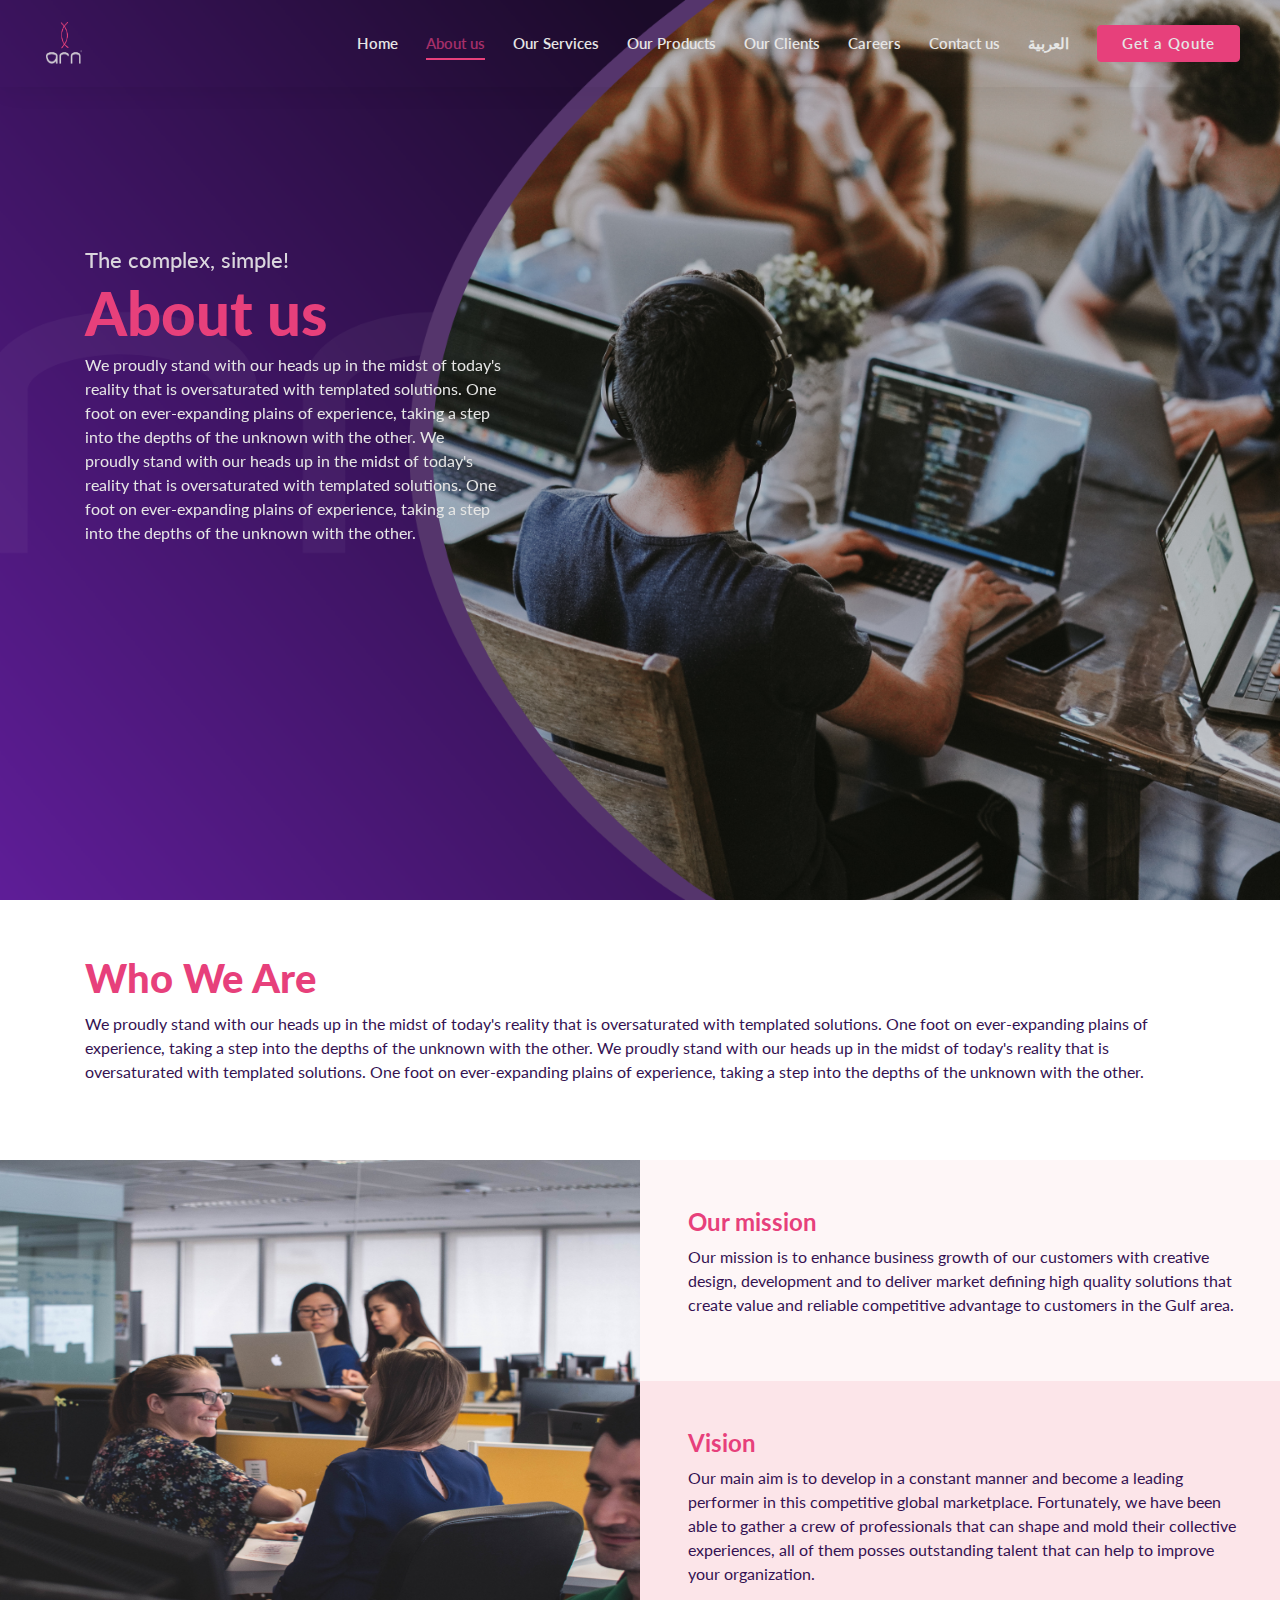
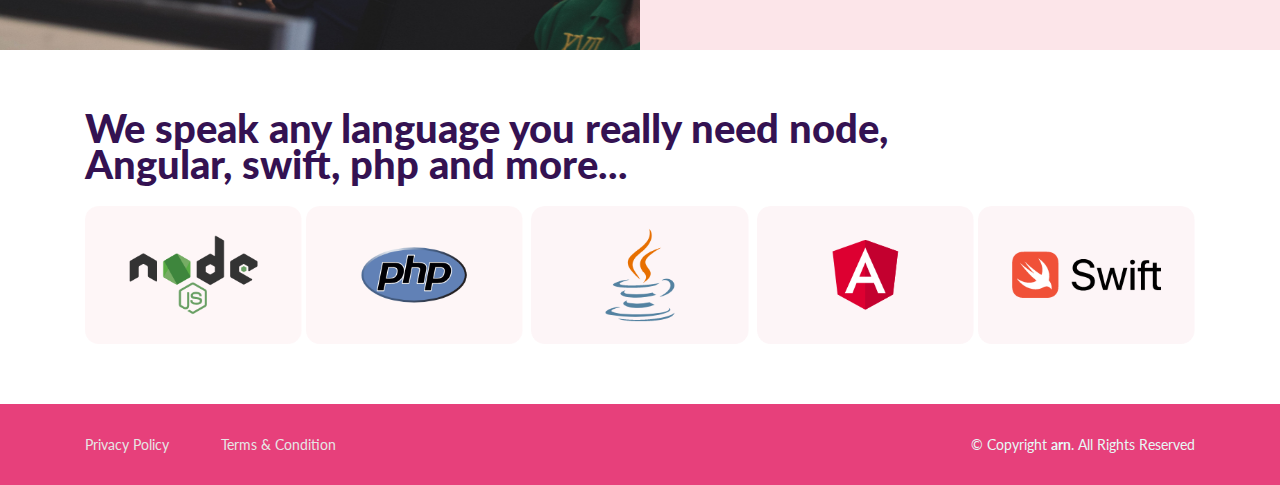
==== commit 179e5039: "Qoute page ui" ====
--- a/about.html
+++ b/about.html
@@ -10,7 +10,6 @@
   <meta content="" name="keywords" />
 
   <!-- Favicons -->
-  <!-- <link href="assets/img/favicon.png" rel="icon" /> -->
   <link href="assets/img/home/favicon.svg" rel="icon" />
   <link href="assets/img/apple-touch-icon.png" rel="apple-touch-icon" />
 
@@ -52,7 +51,7 @@
             <li><a href="#">Contact us</a></li>
             <li><a href="#">العربية</a></li>
             <li>
-              <a class="btn secondary-btn px-4" href="#">Get a Qoute</a>
+              <a href="Qoute.html" class="btn secondary-btn px-4">Get a Qoute</a>
             </li>
           </ul>
         </nav>
@@ -141,7 +140,6 @@
       </div>
     </div>
   </footer>
-  <!-- End  Footer -->
 
   <div id="preloader"></div>
   <a href="#" class="back-to-top"><i class="bx bx-up-arrow-alt"></i></a>
--- a/assets/css/style.css
+++ b/assets/css/style.css
@@ -102,7 +102,79 @@
   background: url("../img/home/white-ping-bg.png") top right;
   background-size: cover;
 }
-
+.hero-half {
+  width: 100%;
+  height: 50vh;
+  background: url("../img/about/hero-bg.png") top right;
+  background-size: cover;
+  position: relative;
+}
+.hero-half .hero-title{
+  font-size: 50px;
+}
+.php-email-form .validate {
+  display: none;
+  color: red;
+  margin: 0 0 15px 0;
+  font-weight: 400;
+  font-size: 13px;
+}
+/* bootstrap customize  */
+.form-control{
+  color: #341252;
+  background-color: transparent;
+}
+.bootstrap-select .btn{
+  padding: .375rem .75rem;
+  font-size: 0.8rem;
+  font-weight: 400;
+  line-height: 1.5;
+  color: #341252;
+  background-color: transparent;
+  background-clip: padding-box;
+  border: 1px solid #ced4da;
+  border-radius: .25rem;
+  transition: border-color .15s ease-in-out,box-shadow .15s ease-in-out;
+}
+.form-control:focus,.bootstrap-select .btn:focus {
+  color: #E7407B;
+  font-weight: 400;
+  background-color: transparent;
+  border-color: #E7407B;
+  outline: 0;
+  box-shadow: 0 0 0 0.1rem #e7407b;
+}
+.input::-webkit-input-placeholder { /* WebKit, Blink, Edge */
+  color:    #341252;
+  font-size: 0.8rem;
+}
+.form-control:-moz-placeholder { /* Mozilla Firefox 4 to 18 */
+ color:    #341252;
+ font-size: 0.8rem;
+ opacity:  1;
+}
+.form-control::-moz-placeholder { /* Mozilla Firefox 19+ */
+ color:    #341252;
+ font-size: 0.8rem;
+ opacity:  1;
+}
+.form-control:-ms-input-placeholder { /* Internet Explorer 10-11 */
+ color:    #341252;
+ font-size: 0.8rem;
+}
+.form-control::-ms-input-placeholder { /* Microsoft Edge */
+ color:    #341252;
+ font-size: 0.8rem;
+}
+.form-control::placeholder { /* Most modern browsers support this now. */
+ color:    #341252;
+ font-size: 0.8rem;
+}
+.custom-control-input:checked~.custom-control-label::before{
+  border-color: #E7407B;
+background-color: #E7407B;
+
+}
 /*--------------------------------------------------------------
 # Preloader
 --------------------------------------------------------------*/
@@ -547,23 +619,19 @@
 }
 /*--------------------------------------------------------------
 # About Page
---------------------------------------------------------------*/
+---------------------------------------------------------*/
 #hero-about {
   width: 100%;
   height: 100vh;
   background: url("../img/about/hero-bg.png") top right;
   background-size: cover;
 }
-
 #hero-about h2 {
   margin-top: 160px;
 }
-
 .about-info .people-img{
   background: url("../img/about/people.png") ;
-  /* background-position: center; */
   background-repeat: no-repeat;
-  /* width: 100vw; */
   background-size: 100% 100%;
 }
 .about-info .mission{
@@ -573,6 +641,32 @@
 .about-info .vission{
   background-color: #FCE5E9;
 }
+/*--------------------------------------------------------------
+# Qoute Page
+---------------------------------------------------------*/
+.qoute-wrapper{
+  background-color: #FDF5F7;
+}
+.qoute-form{
+  width: 40%;
+  margin: 0 auto;
+}
+.qoute-form .qoute-label{
+  font-weight: bold;
+  font-size: 0.8rem;
+  color: #341252;
+}
+.qoute-label-lg{
+  font-size: 1rem;
+  font-weight: 700;
+  color: #341252;
+}
+.custom-control-label{
+  font-size: 0.9rem;
+  white-space: nowrap;
+}
+
+
 /*--------------------------------------------------------------
 # Clients Section
 --------------------------------------------------------------*/
@@ -1373,3 +1467,176 @@
   font-size: 14px;
   text-align: center;
 }
+
+/* NOT a Robot Start */
+.captcha-wrapper{
+  width: 65%;
+}
+.captcha {
+	background-color:#f9f9f9;
+	border:2px solid #d3d3d3;
+	border-radius:5px;
+	color:#4c4a4b;
+	display:flex;
+	justify-content:space-between;
+	align-items:center;
+}
+
+@media screen and (max-width: 500px) {
+	.captcha {
+		flex-direction:column;
+	}
+	.text {
+		margin:.5em!important;
+		text-align:center;
+	}
+	.logo {
+		align-self: center!important;
+	}
+	.spinner {
+		margin:2em .5em .5em .5em!important;
+	}
+}
+
+.text {
+	font-size:1em;
+	font-weight:normal;
+	margin-right:7em;
+}
+.spinner {
+	position:relative;
+	width:1.1em;
+	height:1.1em;
+	display:flex;
+	margin:2em 1em;
+	align-items:center;
+	justify-content:center;
+}
+input[type="checkbox"] { position: absolute; opacity: 0; z-index: -1; }
+input[type="checkbox"]+.checkmark {
+	display:inline-block;
+	width:1.2em;
+	height:1.2em;
+  margin-top: 0.5em;
+	background-color:#fcfcfc;
+	border:2.5px solid #c3c3c3;
+	border-radius:3px;
+	display:flex;
+	justify-content:center;
+	align-items:center;
+	cursor: pointer;
+}
+input[type="checkbox"]+.checkmark span {
+	content:'';
+	position:relative;
+	margin-top:-3px;
+	transform:rotate(45deg);
+	width:.75em;
+	height:1.2em;
+	opacity:0;
+}
+input[type="checkbox"]+.checkmark>span:after {
+	content:'';
+	position:absolute;
+	display:block;
+	height:3px;
+	bottom:0;left:0;
+	background-color:#029f56;
+}
+input[type="checkbox"]+.checkmark>span:before {
+	content:'';
+	position:absolute;
+	display:block;
+	width:3px;
+	bottom:0;right:0;
+	background-color:#029f56;
+}
+input[type="checkbox"]:checked+.checkmark { 
+	animation:2s spin forwards;
+}
+input[type="checkbox"]:checked+.checkmark>span { 
+	animation:1s fadein 1.9s forwards;
+}
+input[type="checkbox"]:checked+.checkmark>span:after {animation:.3s bottomslide 2s forwards;}
+input[type="checkbox"]:checked+.checkmark>span:before {animation:.5s rightslide 2.2s forwards;}
+@keyframes fadein {
+	0% {opacity:0;}
+	100% {opacity:1;}
+}
+@keyframes bottomslide {
+	0% {width:0;}
+	100% {width:100%;}
+}
+@keyframes rightslide {
+	0% {height:0;}
+	100% {height:100%;}
+}
+.logo {
+	display:flex;
+	flex-direction:column;
+	align-items:center;
+	height:100%;
+	margin:0 0.5em;
+}
+.logo img {
+	height:1.3em;
+	width:1.3em;
+}
+.logo p {
+	color:#9d9ba7;
+	margin:0;
+	font-size:0.5em;
+	font-weight:700;
+	margin:.4em 0 .2em 0;
+}
+.logo small {
+	color:#9d9ba7;
+	margin:0;
+	font-size:.6em;
+}
+@keyframes spin {
+	10% {
+		width:0;
+		height:0;
+		border-width:6px;
+	}
+	30% {
+		width:0;
+		height:0;
+		border-radius:50%;
+		border-width:1em;
+		transform: rotate(0deg);
+		border-color:rgb(199,218,245);
+	}
+	50% {
+		width:2em;
+		height:2em;
+		border-radius:50%;
+		border-width:4px;
+		border-color:rgb(199,218,245);
+		border-right-color:rgb(89,152,239);
+	}
+	70% {
+		border-width:4px;
+		border-color:rgb(199,218,245);
+		border-right-color:rgb(89,152,239);
+	}
+	90% {
+		border-width:4px;
+	}
+	100% {
+		width:2em;
+		height:2em;
+		border-radius:50%;
+		transform: rotate(720deg);
+		border-color:transparent;
+	}
+}
+::selection {
+	background-color:transparent;
+	color:teal;
+}
+::-moz-selection {
+	background-color:transparent;
+	color:teal;
+}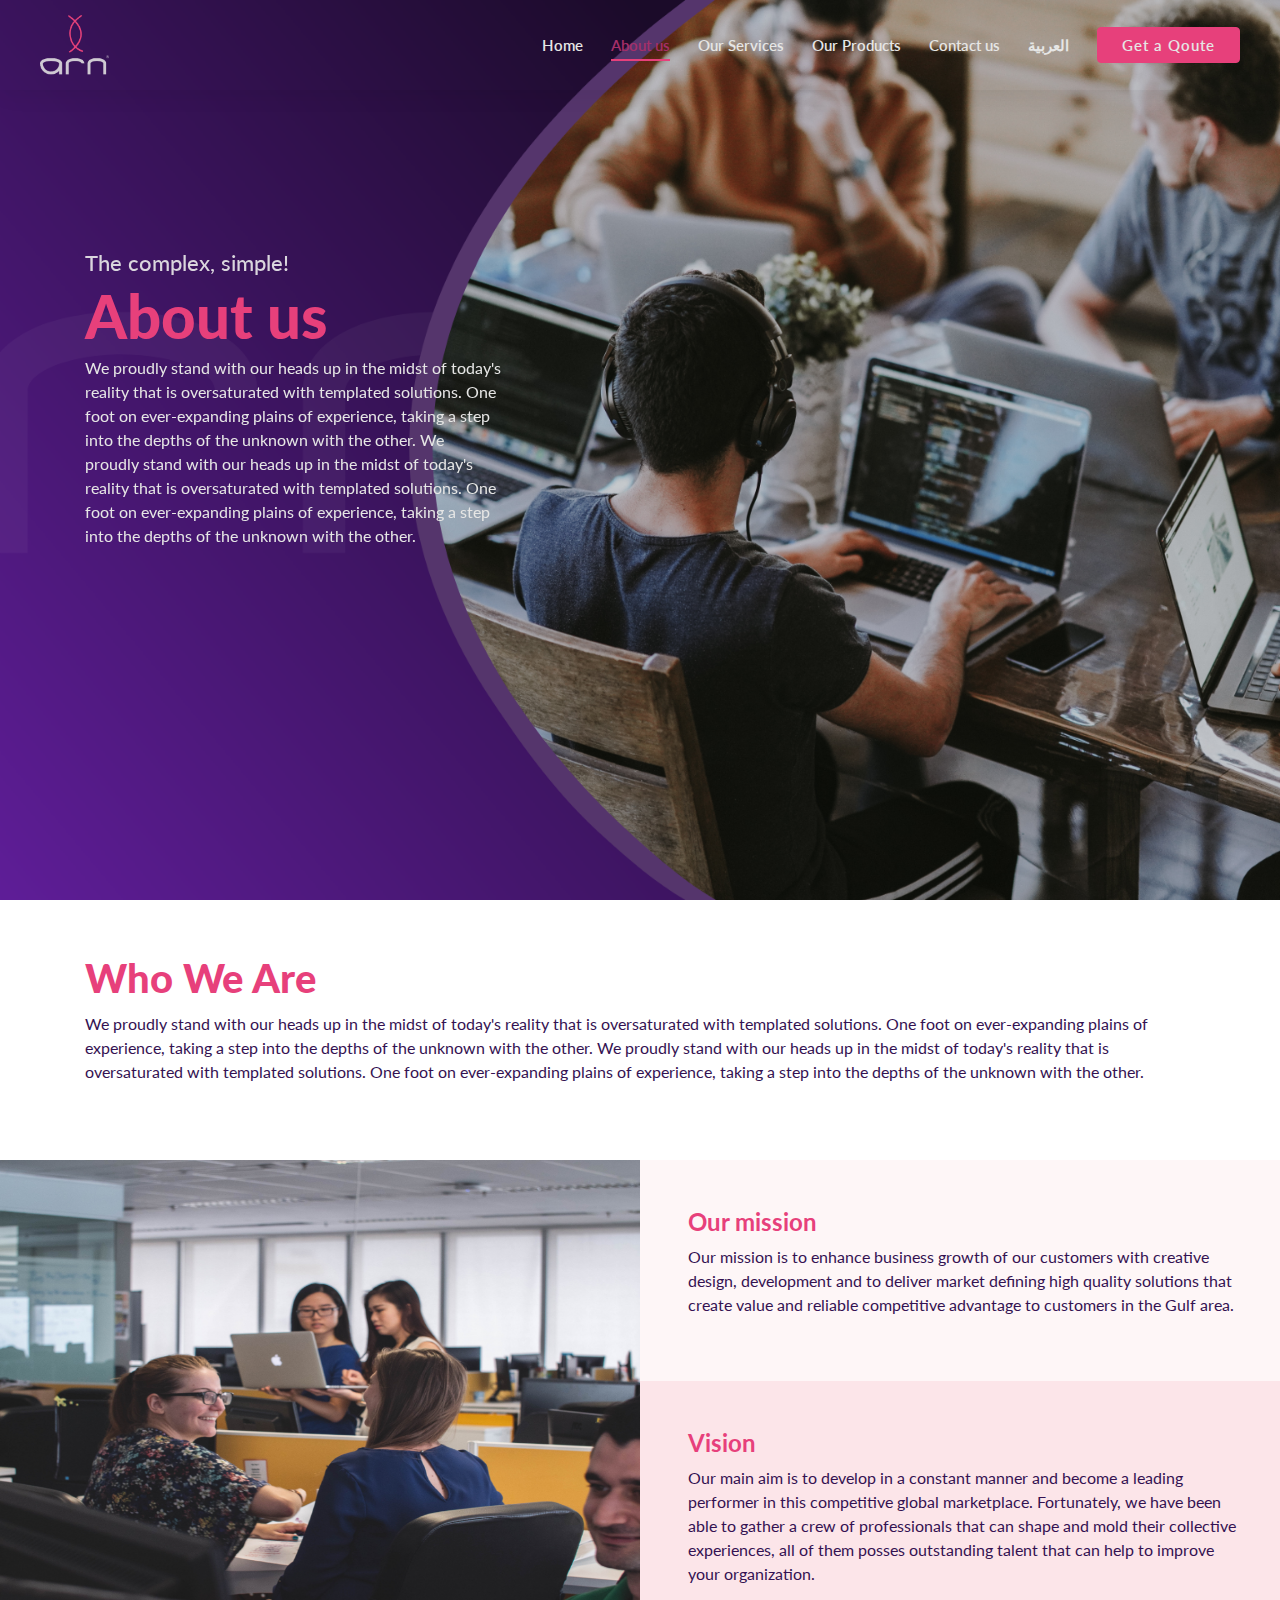
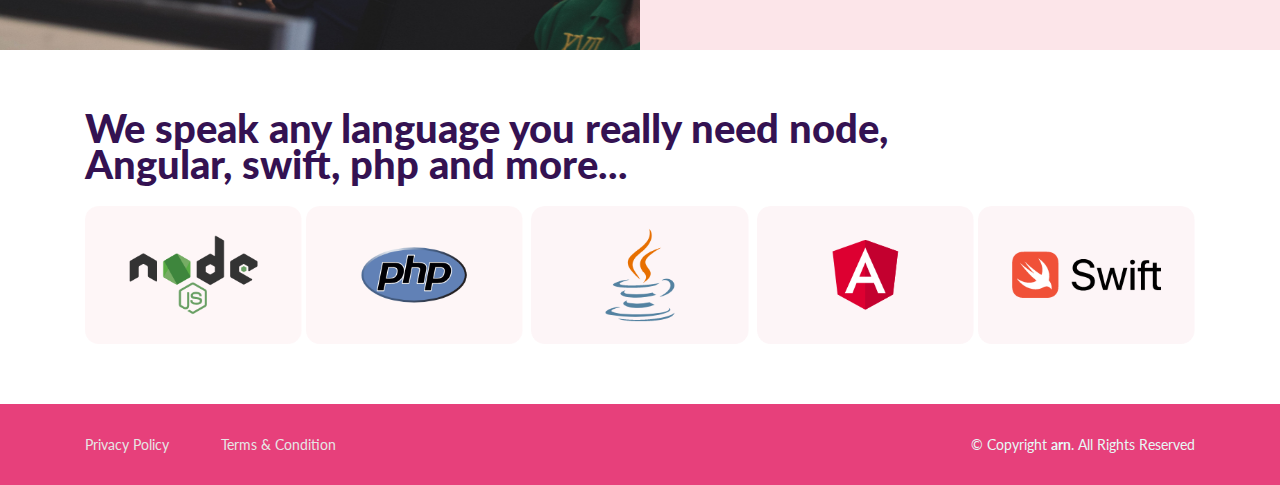
==== commit 0a7cd831: "fix home page comments" ====
--- a/about.html
+++ b/about.html
@@ -46,9 +46,7 @@
             <li class="active"><a href="about.html">About us</a></li>
             <li><a href="#">Our Services</a></li>
             <li><a href="#">Our Products</a></li>
-            <li><a href="#">Our Clients</a></li>
-            <li><a href="#">Careers</a></li>
-            <li><a href="#">Contact us</a></li>
+            <li><a href="contact.html">Contact us</a></li>
             <li><a href="#">العربية</a></li>
             <li>
               <a href="Qoute.html" class="btn secondary-btn px-4">Get a Qoute</a>
--- a/assets/css/style.css
+++ b/assets/css/style.css
@@ -105,7 +105,7 @@
 .hero-half {
   width: 100%;
   height: 50vh;
-  background: url("../img/about/hero-bg.png") top right;
+  background: url("../img/main-bg-half.png") top right;
   background-size: cover;
   position: relative;
 }
@@ -173,8 +173,29 @@
 .custom-control-input:checked~.custom-control-label::before{
   border-color: #E7407B;
 background-color: #E7407B;
-
-}
+}
+.form-control-light:-moz-placeholder { /* Mozilla Firefox 4 to 18 */
+  color:    #9B85AE;
+  font-size: 0.8rem;
+  opacity:  1;
+ }
+ .form-control-light::-moz-placeholder { /* Mozilla Firefox 19+ */
+  color:    #9B85AE;
+  font-size: 0.8rem;
+  opacity:  1;
+ }
+ .form-control-light:-ms-input-placeholder { /* Internet Explorer 10-11 */
+  color:    #9B85AE;
+  font-size: 0.8rem;
+ }
+ .form-control-light::-ms-input-placeholder { /* Microsoft Edge */
+  color:    #9B85AE;
+  font-size: 0.8rem;
+ }
+ .form-control-light::placeholder { /* Most modern browsers support this now. */
+  color:    #9B85AE;
+  font-size: 0.8rem;
+ }
 /*--------------------------------------------------------------
 # Preloader
 --------------------------------------------------------------*/
@@ -276,7 +297,8 @@
 }
 
 #header .logo img {
-  width: 75%;
+  width: 100%;
+  height: 60px;
 }
 
 @media (max-width: 992px) {
@@ -665,13 +687,28 @@
   font-size: 0.9rem;
   white-space: nowrap;
 }
-
+/* Contact Page  */
+#hero-contact {
+  width: 100%;
+  height: 100vh;
+  background: url("../img/main-bg.png") top right;
+  background-size: cover;
+}
+#hero-contact .contact-info{
+  background-color: #5B1B92;
+}
+.find-us{
+  background-color: #D32965;
+}
+.find-us .location{
+  border-radius: 8px;
+}
 
 /*--------------------------------------------------------------
 # Clients Section
 --------------------------------------------------------------*/
 #clients .projects-wrapper img{
-  width: 15%;
+  width: 12%;
 }
 #products .product-img{
   background: url("../img/home/mobile.png") ;
@@ -681,13 +718,12 @@
   width: 100vw;
   background-size: 100% 100%;
 }
-#contact{
+#home-contact{
   width: 100%;
-  height: 100vh;
-  background: url("../img/home/contact-bg.png") top right;
-  background-size: cover;
-}
-#contact .text-label{
+  height: 50vh;
+  background-color: #D32965;
+}
+#home-contact .text-label{
   color: #E6d1d8;
   margin-bottom: 1px;
 }
@@ -1004,6 +1040,11 @@
   transition: all ease-in-out 0.3s;
   background: #fff;
   box-shadow: 0px 0 35px 0 rgba(0, 0, 0, 0.08);
+  cursor: pointer;
+}
+.services .icon-box:hover {
+  background: #E7407B;
+  color: #fff !important;
 }
 
 .services .icon-box .icon {
@@ -1052,75 +1093,76 @@
 }
 
 .services .iconbox-blue i {
-  color: #47aeff;
-}
-
-.services .iconbox-blue:hover .icon i {
+  color: #751CC1;
+}
+
+.services .iconbox-blue:hover .icon i, .services .iconbox-blue:hover a {
   color: #fff;
 }
 
 .services .iconbox-blue:hover .icon path {
-  fill: #47aeff;
+  fill: #E94F85;
 }
 
 .services .iconbox-orange i {
-  color: #ffa76e;
-}
-
-.services .iconbox-orange:hover .icon i {
+    color: #751CC1;
+
+}
+
+.services .iconbox-orange:hover .icon i,.services .iconbox-orange:hover a {
   color: #fff;
 }
 
 .services .iconbox-orange:hover .icon path {
-  fill: #ffa76e;
+  fill: #E94F85;
 }
 
 .services .iconbox-pink i {
-  color: #e80368;
-}
-
-.services .iconbox-pink:hover .icon i {
+  color: #751CC1;
+}
+
+.services .iconbox-pink:hover .icon i,.services .iconbox-pink:hover a {
   color: #fff;
 }
 
 .services .iconbox-pink:hover .icon path {
-  fill: #e80368;
+  fill: #E94F85;
 }
 
 .services .iconbox-yellow i {
-  color: #ffbb2c;
-}
-
-.services .iconbox-yellow:hover .icon i {
+  color: #751CC1;
+}
+
+.services .iconbox-yellow:hover .icon i, .services .iconbox-yellow:hover a {
   color: #fff;
 }
 
 .services .iconbox-yellow:hover .icon path {
-  fill: #ffbb2c;
+  fill: #E94F85;
 }
 
 .services .iconbox-red i {
-  color: #ff5828;
-}
-
-.services .iconbox-red:hover .icon i {
+  color: #751CC1;
+}
+
+.services .iconbox-red:hover .icon i, .services .iconbox-red:hover a {
   color: #fff;
 }
 
 .services .iconbox-red:hover .icon path {
-  fill: #ff5828;
+  fill: #E94F85;
 }
 
 .services .iconbox-teal i {
-  color: #11dbcf;
-}
-
-.services .iconbox-teal:hover .icon i {
+  color: #751CC1;
+}
+
+.services .iconbox-teal:hover .icon i, .services .iconbox-teal:hover a {
   color: #fff;
 }
 
 .services .iconbox-teal:hover .icon path {
-  fill: #11dbcf;
+  fill: #E94F85;
 }
 
 /*--------------------------------------------------------------
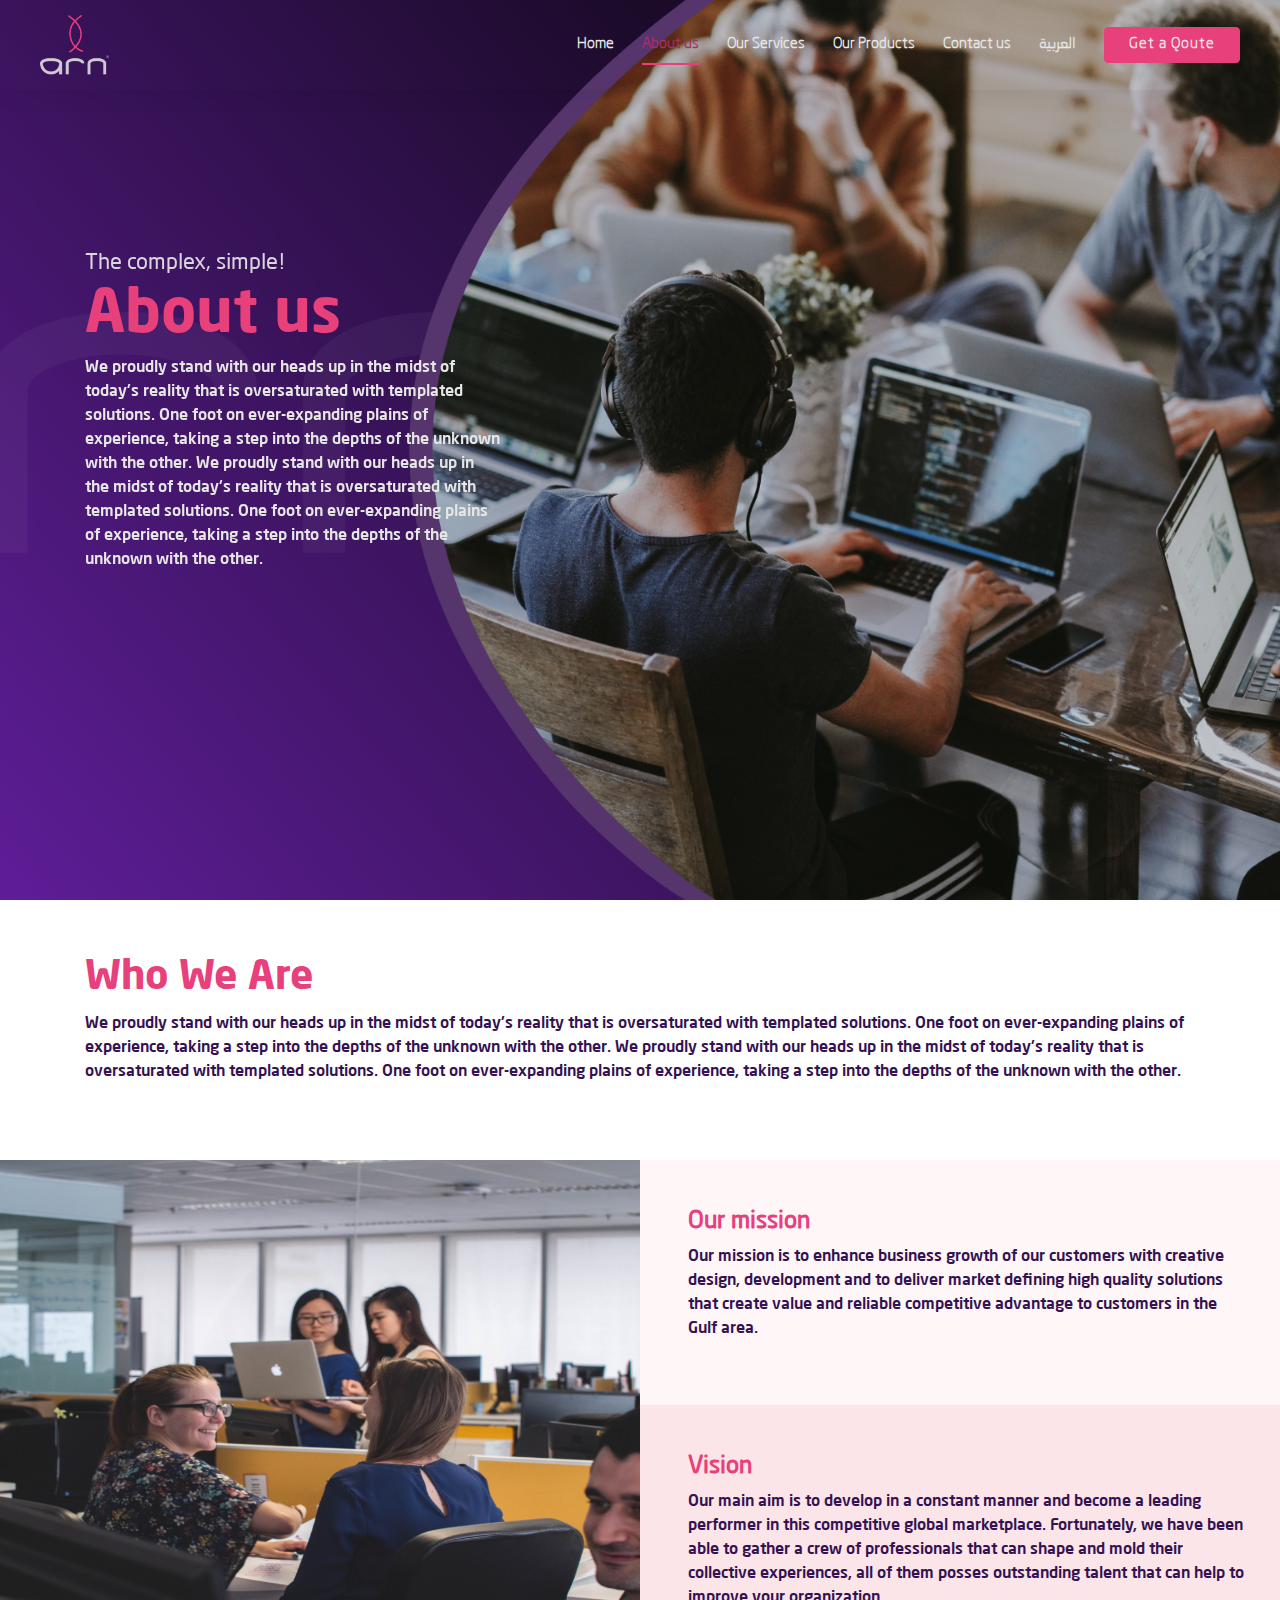
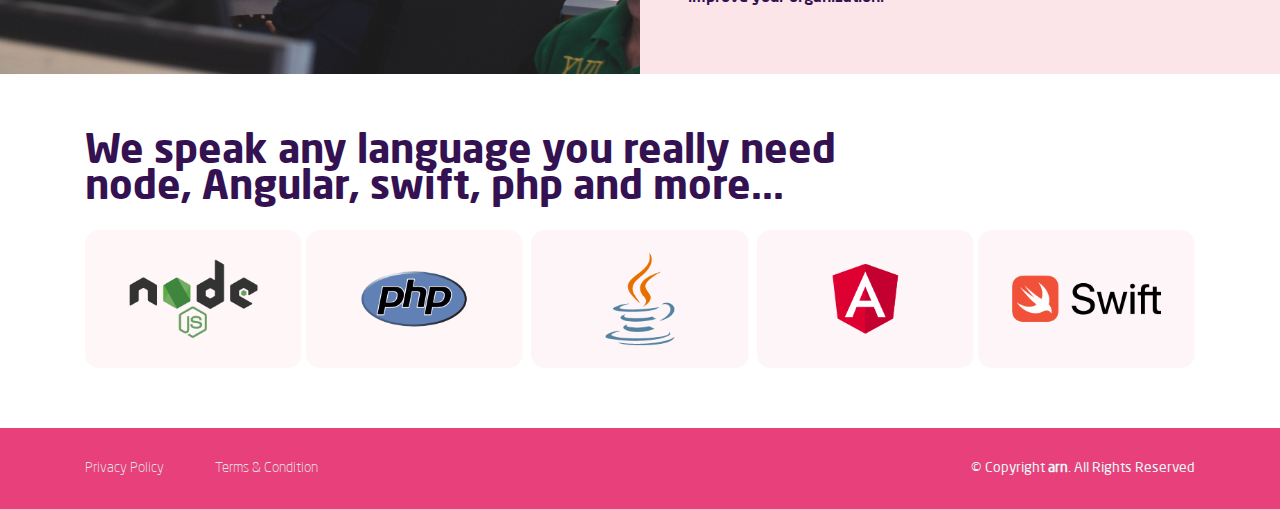
==== commit 154c476a: "product page ui && adding fonts && deleteing unused files" ====
--- a/about.html
+++ b/about.html
@@ -44,8 +44,8 @@
           <ul>
             <li><a href="index.html">Home</a></li>
             <li class="active"><a href="about.html">About us</a></li>
-            <li><a href="#">Our Services</a></li>
-            <li><a href="#">Our Products</a></li>
+            <li><a href="services.html">Our Services</a></li>
+            <li><a href="products.html">Our Products</a></li>
             <li><a href="contact.html">Contact us</a></li>
             <li><a href="#">العربية</a></li>
             <li>
--- a/assets/css/style.css
+++ b/assets/css/style.css
@@ -1,13 +1,85 @@
+/* Fonts  */
+@font-face {
+  font-family: 'Neo Sans Arabic Regular';
+  font-style: normal;
+  font-weight: normal;
+  src: local('Neo Sans Arabic Regular'), url('/assets/fonts/Neo Sans Arabic Regular.woff') format('woff');
+  }
+  
+
+  @font-face {
+  font-family: 'Neo Sans Arabic Regular';
+  font-style: normal;
+  font-weight: normal;
+  src: local('Neo Sans Arabic Regular'), url('/assets/fonts/NeoSansArabic.woff') format('woff');
+  }
+  
+
+  @font-face {
+  font-family: 'Neo Sans Arabic Light';
+  font-style: normal;
+  font-weight: normal;
+  src: local('Neo Sans Arabic Light'), url('/assets/fonts/NeoSansArabicLight.woff') format('woff');
+  }
+  
+
+  @font-face {
+  font-family: 'Neo Sans Arabic Medium';
+  font-style: normal;
+  font-weight: normal;
+  src: local('Neo Sans Arabic Medium'), url('/assets/fonts/NeoSansArabicMedium.woff') format('woff');
+  }
+  
+
+  @font-face {
+  font-family: 'Neo Sans Arabic Bold';
+  font-style: normal;
+  font-weight: normal;
+  src: local('Neo Sans Arabic Bold'), url('/assets/fonts/NeoSansArabicBold.woff') format('woff');
+  }
+  
+
+  @font-face {
+  font-family: 'Neo Sans Arabic Black';
+  font-style: normal;
+  font-weight: normal;
+  src: local('Neo Sans Arabic Black'), url('/assets/fonts/NeoSansArabicBlack.woff') format('woff');
+  }
+  
+
+  @font-face {
+  font-family: 'Neo Sans Arabic Ultra';
+  font-style: normal;
+  font-weight: normal;
+  src: local('Neo Sans Arabic Ultra'), url('/assets/fonts/NeoSansArabicUltra.woff') format('woff');
+  }
+  
+
+  @font-face {
+  font-family: 'Neo Sans Medium';
+  font-style: normal;
+  font-weight: normal;
+  src: local('Neo Sans Medium'), url('/assets/fonts/Neo_Sans_Medium.woff') format('woff');
+  }
 /*--------------------------------------------------------------
 # General
 --------------------------------------------------------------*/
 body {
-  font-family: 'Lato', sans-serif;
+  font-family: 'Neo Sans Arabic Regular';
   color: #E6E6E5;
+}
+
+h1{
+  font-family: 'Neo Sans Arabic Bold';
+}
+
+p{
+  font-family: 'Neo Sans Arabic Medium';
 }
 
 a {
   color: #E6E6E5;
+  font-family: 'Neo Sans Arabic Light';
 }
 
 a:hover {
@@ -95,6 +167,7 @@
   font-weight: 900;
   font-size: 40px;
   line-height: 90%;
+  font-family: 'Neo Sans Arabic Bold';
 }
 
 /* general  */
@@ -245,6 +318,7 @@
 /*--------------------------------------------------------------
 # Back to top button
 --------------------------------------------------------------*/
+
 .back-to-top {
   position: fixed;
   display: none;
@@ -310,6 +384,7 @@
 /*--------------------------------------------------------------
 # Navigation Menu
 --------------------------------------------------------------*/
+
 /* Desktop Navigation */
 .nav-menu ul {
   margin: 0;
@@ -572,11 +647,12 @@
 /*--------------------------------------------------------------
 # Hero Section
 --------------------------------------------------------------*/
+
 #hero-home {
   width: 100%;
   height: 100vh;
   background: url("../img/home/hero-bg.png") top right;
-  background-size: cover;
+  background-size: 100% 100%;
 }
 
 @media (max-width: 992px) {
@@ -623,7 +699,8 @@
 @media (max-width: 992px) {
   .hero:before {
     content: "";
-    background-color: #341252;
+    background: url("../img/home/hero-bg.png") top right;
+    background-size: 100% 100%;
     position: absolute;
     bottom: 0;
     top: 0;
@@ -639,23 +716,28 @@
     line-height: 24px;
   }
 }
+
 /*--------------------------------------------------------------
 # About Page
 ---------------------------------------------------------*/
+
 #hero-about {
   width: 100%;
   height: 100vh;
   background: url("../img/about/hero-bg.png") top right;
   background-size: cover;
 }
+
 #hero-about h2 {
   margin-top: 160px;
 }
+
 .about-info .people-img{
   background: url("../img/about/people.png") ;
   background-repeat: no-repeat;
   background-size: 100% 100%;
 }
+
 .about-info .mission{
   background-color: #FEF6F7;
 }
@@ -663,6 +745,7 @@
 .about-info .vission{
   background-color: #FCE5E9;
 }
+
 /*--------------------------------------------------------------
 # Qoute Page
 ---------------------------------------------------------*/
@@ -687,6 +770,7 @@
   font-size: 0.9rem;
   white-space: nowrap;
 }
+
 /* Contact Page  */
 #hero-contact {
   width: 100%;
@@ -694,6 +778,7 @@
   background: url("../img/main-bg.png") top right;
   background-size: cover;
 }
+
 #hero-contact .contact-info{
   background-color: #5B1B92;
 }
@@ -710,7 +795,8 @@
 #clients .projects-wrapper img{
   width: 12%;
 }
-#products .product-img{
+
+#products .product-img {
   background: url("../img/home/mobile.png") ;
   background-position: center;
   background-repeat: no-repeat;
@@ -718,15 +804,18 @@
   width: 100vw;
   background-size: 100% 100%;
 }
+
 #home-contact{
   width: 100%;
   height: 50vh;
   background-color: #D32965;
 }
+
 #home-contact .text-label{
   color: #E6d1d8;
   margin-bottom: 1px;
 }
+
 /*--------------------------------------------------------------
 # Sections General
 --------------------------------------------------------------*/
@@ -1163,6 +1252,55 @@
 
 .services .iconbox-teal:hover .icon path {
   fill: #E94F85;
+}
+
+
+.service-wrapper .service-title {
+  margin-left: 180px;
+  font-weight: 900;
+}
+.service-wrapper .service-box-web{
+  width: 100%;
+  height: 50vh;
+  background: url("../img/services/1.png") top right;
+  background-size: 50% 100%;
+  background-position: left;
+  background-repeat: no-repeat;
+}
+
+.service-wrapper .service-box .info-right{
+  margin-right: 70px;
+}
+
+.service-wrapper .service-box-erp{
+  width: 100%;
+  height: 50vh;
+  background: url("../img/services/2.png") top right;
+  background-size: 50% 100%;
+  background-position: right;
+  background-repeat: no-repeat;
+}
+
+.service-wrapper .service-box .info-left{
+  margin-left: 70px;
+}
+
+.service-wrapper .service-box-commerce{
+  width: 100%;
+  height: 50vh;
+  background: url("../img/services/3.png") top right;
+  background-size: 50% 100%;
+  background-position: left;
+  background-repeat: no-repeat;
+}
+
+.service-wrapper .service-box-design{
+  width: 100%;
+  height: 50vh;
+  background: url("../img/services/4.png") top right;
+  background-size: 50% 100%;
+  background-position: right;
+  background-repeat: no-repeat;
 }
 
 /*--------------------------------------------------------------
@@ -1681,4 +1819,25 @@
 ::-moz-selection {
 	background-color:transparent;
 	color:teal;
+}
+
+/*--------------------------------------------------------------
+# Clients Section
+--------------------------------------------------------------*/
+
+.products-wrapper img {
+  width: 90%;
+}
+
+.products-wrapper p , li {
+  line-height: 30px;
+  font-weight: 500;
+}
+
+.carousel-arrow{
+  font-size: 1.5rem;
+  margin: 10px 4px 0px 4px;
+  background-color: #FCE5E9;
+  padding: 4%;
+  color: #E7407B;
 }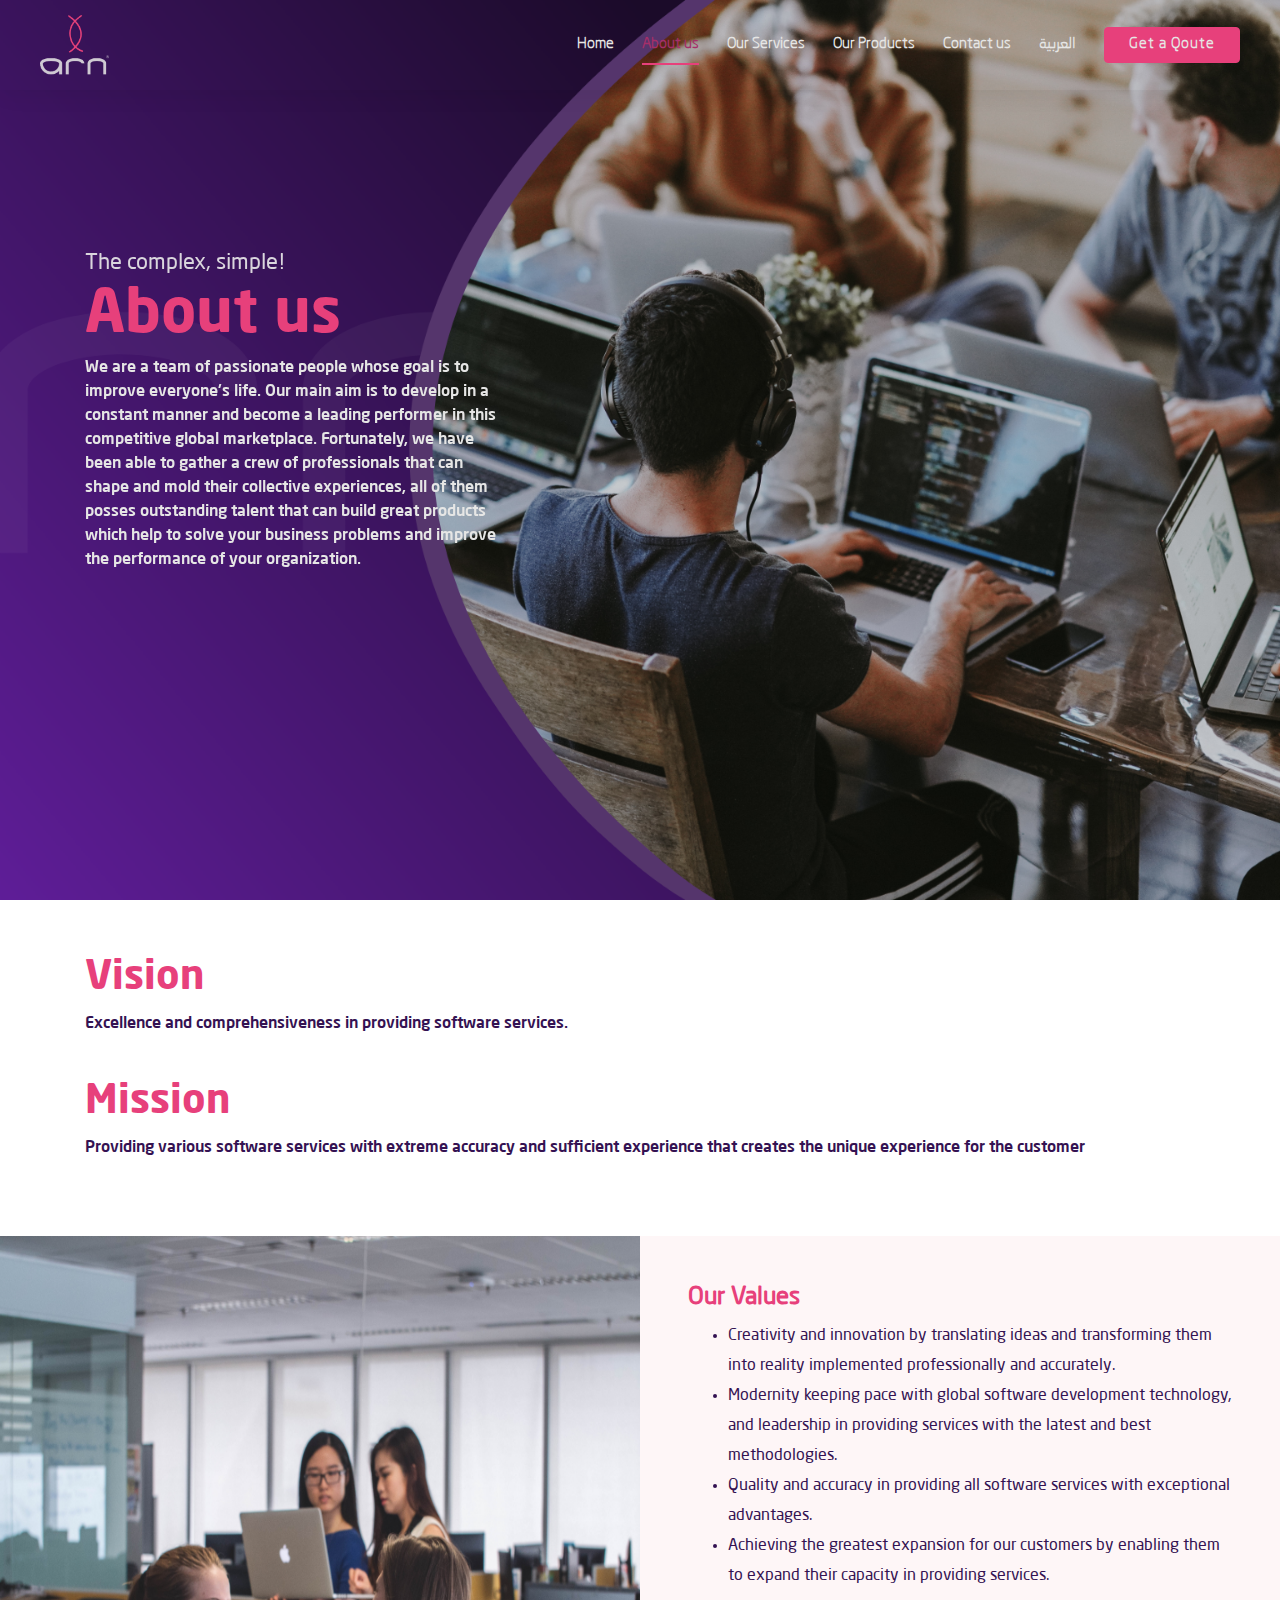
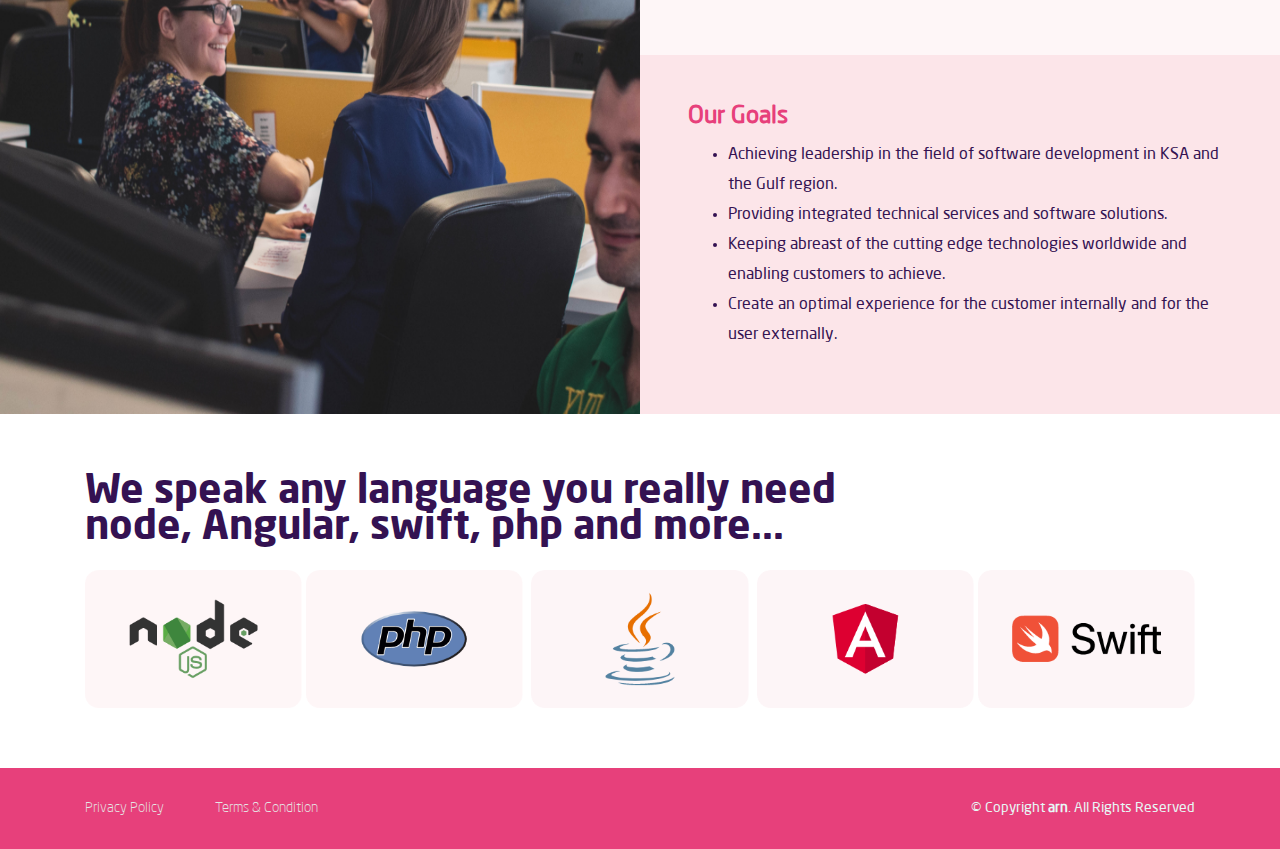
==== commit 978d54f2: "adding products with store downloads btns" ====
--- a/about.html
+++ b/about.html
@@ -1,161 +1,217 @@
 <!DOCTYPE html>
 <html lang="en">
-
-<head>
-  <meta charset="utf-8" />
-  <meta content="width=device-width, initial-scale=1.0" name="viewport" />
-
-  <title>Arn</title>
-  <meta content="" name="description" />
-  <meta content="" name="keywords" />
-
-  <!-- Favicons -->
-  <link href="assets/img/home/favicon.svg" rel="icon" />
-  <link href="assets/img/apple-touch-icon.png" rel="apple-touch-icon" />
-
-  <!-- Google Fonts -->
-  <link
-    href="https://fonts.googleapis.com/css2?family=Lato:ital,wght@0,300;0,400;0,700;0,900;1,300;1,400;1,700;1,900&display=swap"
-    rel="stylesheet" />
-  <!-- Vendor CSS Files -->
-  <link href="assets/vendor/bootstrap/css/bootstrap.min.css" rel="stylesheet" />
-  <link href="assets/vendor/icofont/icofont.min.css" rel="stylesheet" />
-  <link href="assets/vendor/owl.carousel/assets/owl.carousel.min.css" rel="stylesheet" />
-  <link href="assets/vendor/boxicons/css/boxicons.min.css" rel="stylesheet" />
-  <link href="assets/vendor/venobox/venobox.css" rel="stylesheet" />
-  <link href="assets/vendor/aos/aos.css" rel="stylesheet" />
-
-  <!-- Template Main CSS File -->
-  <link href="assets/css/style.css" rel="stylesheet" />
-</head>
-
-<body>
-  <!-- ======= Hero Section ======= -->
-  <section id="hero-about" class="hero py-0">
-    <header id="header">
-      <div class="
+  <head>
+    <meta charset="utf-8" />
+    <meta content="width=device-width, initial-scale=1.0" name="viewport" />
+
+    <title>Arn</title>
+    <meta content="" name="description" />
+    <meta content="" name="keywords" />
+
+    <!-- Favicons -->
+    <link href="assets/img/home/favicon.svg" rel="icon" />
+    <link href="assets/img/apple-touch-icon.png" rel="apple-touch-icon" />
+
+    <!-- Google Fonts -->
+    <link
+      href="https://fonts.googleapis.com/css2?family=Lato:ital,wght@0,300;0,400;0,700;0,900;1,300;1,400;1,700;1,900&display=swap"
+      rel="stylesheet"
+    />
+    <!-- Vendor CSS Files -->
+    <link
+      href="assets/vendor/bootstrap/css/bootstrap.min.css"
+      rel="stylesheet"
+    />
+    <link href="assets/vendor/icofont/icofont.min.css" rel="stylesheet" />
+    <link
+      href="assets/vendor/owl.carousel/assets/owl.carousel.min.css"
+      rel="stylesheet"
+    />
+    <link href="assets/vendor/boxicons/css/boxicons.min.css" rel="stylesheet" />
+    <link href="assets/vendor/venobox/venobox.css" rel="stylesheet" />
+    <link href="assets/vendor/aos/aos.css" rel="stylesheet" />
+
+    <!-- Template Main CSS File -->
+    <link href="assets/css/style.css" rel="stylesheet" />
+  </head>
+
+  <body>
+    <!-- ======= Hero Section ======= -->
+    <section id="hero-about" class="hero py-0">
+      <header id="header">
+        <div
+          class="
             container-fluid
             d-flex
             justify-content-between
             align-items-center
-          ">
-        <a href="index.html" class="logo"><img src="assets/img/logo.png" alt="brand" class="img-fluid" /></a>
-        <nav class="nav-menu d-none d-lg-block">
-          <ul>
-            <li><a href="index.html">Home</a></li>
-            <li class="active"><a href="about.html">About us</a></li>
-            <li><a href="services.html">Our Services</a></li>
-            <li><a href="products.html">Our Products</a></li>
-            <li><a href="contact.html">Contact us</a></li>
-            <li><a href="#">العربية</a></li>
-            <li>
-              <a href="Qoute.html" class="btn secondary-btn px-4">Get a Qoute</a>
-            </li>
-          </ul>
-        </nav>
-        <!-- .nav-menu -->
-      </div>
-    </header>
-    <div class="container">
-      <div class="w-50 align-items-start d-flex flex-column hero-content" data-aos="zoom-in" data-aos-delay="100">
-        <h2>The complex, simple!</h2>
-        <h1 class="py-1 secondary-color">About us</h1>
-        <p class="w-75">We proudly stand with our heads up in the midst of today's
-          reality that is oversaturated with templated solutions. One
-          foot on ever-expanding plains of experience, taking a step
-          into the depths of the unknown with the other. We proudly
-          stand with our heads up in the midst of today's reality that
-          is oversaturated with templated solutions. One foot on
-          ever-expanding plains of experience, taking a step into the
-          depths of the unknown with the other.</p>
-      </div>
-    </div>
-  </section>
-  <!-- ======= About Section ======= -->
-  <section class="about-info">
-    <div class="content container">
-      <div class="who-we-are mb-2">
-        <p class="section-title secondary-color">Who We Are</p>
+          "
+        >
+          <a href="index.html" class="logo"
+            ><img src="assets/img/logo.png" alt="brand" class="img-fluid"
+          /></a>
+          <nav class="nav-menu d-none d-lg-block">
+            <ul>
+              <li><a href="index.html">Home</a></li>
+              <li class="active"><a href="about.html">About us</a></li>
+              <li><a href="services.html">Our Services</a></li>
+              <li><a href="products.html">Our Products</a></li>
+              <li><a href="contact.html">Contact us</a></li>
+              <li><a href="#">العربية</a></li>
+              <li>
+                <a href="Qoute.html" class="btn secondary-btn px-4"
+                  >Get a Qoute</a
+                >
+              </li>
+            </ul>
+          </nav>
+          <!-- .nav-menu -->
+        </div>
+      </header>
+      <div class="container">
+        <div
+          class="w-50 align-items-start d-flex flex-column hero-content"
+          data-aos="zoom-in"
+          data-aos-delay="100"
+        >
+          <h2>The complex, simple!</h2>
+          <h1 class="py-1 secondary-color">About us</h1>
+          <p class="w-75">
+            We are a team of passionate people whose goal is to improve
+            everyone's life. Our main aim is to develop in a constant manner and
+            become a leading performer in this competitive global marketplace.
+            Fortunately, we have been able to gather a crew of professionals
+            that can shape and mold their collective experiences, all of them
+            posses outstanding talent that can build great products which help
+            to solve your business problems and improve the performance of your
+            organization.
+          </p>
+        </div>
+      </div>
+    </section>
+    <!-- ======= About Section ======= -->
+    <section class="about-info">
+      <div class="content container">
+        <div class="who-we-are mb-5">
+          <p class="section-title secondary-color">Vision</p>
           <p class="purple-color">
-            We proudly stand with our heads up in the midst of today's reality that is oversaturated with templated solutions. One foot on ever-expanding
-            plains of experience, taking a step into the depths of the unknown with the other. We proudly stand with our heads up in the midst of today's
-            reality that is oversaturated with templated solutions. One foot on ever-expanding plains of experience, taking a step into the depths of the
-            unknown with the other.
+            Excellence and comprehensiveness in providing software services.
           </p>
-      </div>
-    </div>
-  <!-- ======= Mission & Vission Section ======= -->
-    <section class="row pb-0">
-      <div class="col-md-6 people-img px-0"></div>
-      <div class="col-md-6 align-items-center px-0">
-        <div class="mission p-5">
-          <h4 class="secondary-color font-weight-bold">Our mission</h4>
+        </div>
+        <div class="mt-5">
+          <p class="section-title secondary-color">Mission</p>
           <p class="purple-color">
-            Our mission is to enhance business growth of our customers
-            with creative design, development and to deliver market
-            defining high quality solutions that create value and reliable
-            competitive advantage to customers in the Gulf area.
+            Providing various software services with extreme accuracy and
+            sufficient experience that creates the unique experience for the
+            customer
           </p>
         </div>
-        <div class="vission p-5">
-          <h4 class="secondary-color font-weight-bold">Vision</h4>
-          <p class="purple-color">
-            Our main aim is to develop in a constant manner and become a
-            leading performer in this competitive global marketplace.
-            Fortunately, we have been able to gather a crew of
-            professionals that can shape and mold their collective
-            experiences, all of them posses outstanding talent that can
-            help to improve your organization.
-          </p>
-        </div>
-      </div>
+      </div>
+      <!-- ======= Values & Vission Section ======= -->
+      <section class="d-flex pb-0">
+        <div class="col-md-6 people-img px-0"></div>
+        <div class="col-md-6 align-items-center px-0">
+          <div class="mission p-5">
+            <h4 class="secondary-color font-weight-bold">Our Values</h4>
+            <ul class="purple-color">
+              <li>
+                Creativity and innovation by translating ideas and transforming
+                them into reality implemented professionally and accurately.
+              </li>
+              <li>
+                Modernity keeping pace with global software development
+                technology, and leadership in providing services with the latest
+                and best methodologies.
+              </li>
+              <li>
+                Quality and accuracy in providing all software services with
+                exceptional advantages.
+              </li>
+              <li>
+                Achieving the greatest expansion for our customers by enabling
+                them to expand their capacity in providing services.
+              </li>
+            </ul>
+          </div>
+          <div class="vission p-5">
+            <h4 class="secondary-color font-weight-bold">Our Goals</h4>
+            <ul class="purple-color">
+              <li>
+                Achieving leadership in the field of software development in KSA
+                and the Gulf region.
+              </li>
+              <li>
+                Providing integrated technical services and software solutions.
+              </li>
+              <li>
+                Keeping abreast of the cutting edge technologies worldwide and
+                enabling customers to achieve.
+              </li>
+              <li>
+                Create an optimal experience for the customer internally and for
+                the user externally.
+              </li>
+            </ul>
+          </div>
+        </div>
+      </section>
     </section>
-  </section>
-  <!-- ======= Languages Section ======= -->
-  <section id="clients" class="clients white-bg pt-0">
-    <div class="content container">
-      <p class="section-title purple-color w-75">
-        We speak any language you really need node, Angular, swift, php and more...
-      </p>
-      <div class="projects-wrapper d-flex justify-content-between mt-4">
-        <div class="w-25"><img class="w-100" src="./assets/img/about/1.png" alt="project" /></div>
-        <div class="w-25 mx-1"><img class="w-100" src="./assets/img/about/2.png" alt="project" /></div>
-        <div class="w-25 mx-1"><img class="w-100" src="./assets/img/about/3.png" alt="project" /></div>
-        <div class="w-25 mx-1"><img class="w-100" src="./assets/img/about/4.png" alt="project" /></div>
-        <div class="w-25"><img class="w-100" src="./assets/img/about/5.png" alt="project" /></div>
-      </div>
-    </div>
-  </section>
-  <!-- ======= Footer ======= -->
-  <footer id="footer">
-    <div class="container d-flex justify-content-between">
-      <div class="links">
-        <a href="#">Privacy Policy</a>
-        <a href="#" class="mx-5">Terms & Condition</a>
-      </div>
-      <div class="copyright">
-        &copy; Copyright <strong><span>arn</span></strong>. All Rights Reserved
-      </div>
-    </div>
-  </footer>
-
-  <div id="preloader"></div>
-  <a href="#" class="back-to-top"><i class="bx bx-up-arrow-alt"></i></a>
-
-  <!-- Vendor JS Files -->
-  <script src="assets/vendor/jquery/jquery.min.js"></script>
-  <script src="assets/vendor/bootstrap/js/bootstrap.bundle.min.js"></script>
-  <script src="assets/vendor/jquery.easing/jquery.easing.min.js"></script>
-  <script src="assets/vendor/php-email-form/validate.js"></script>
-  <script src="assets/vendor/waypoints/jquery.waypoints.min.js"></script>
-  <script src="assets/vendor/counterup/counterup.min.js"></script>
-  <script src="assets/vendor/owl.carousel/owl.carousel.min.js"></script>
-  <script src="assets/vendor/isotope-layout/isotope.pkgd.min.js"></script>
-  <script src="assets/vendor/venobox/venobox.min.js"></script>
-  <script src="assets/vendor/aos/aos.js"></script>
-
-  <!-- Template Main JS File -->
-  <script src="assets/js/main.js"></script>
-</body>
-
-</html>+    <!-- ======= Languages Section ======= -->
+    <section id="clients" class="clients white-bg pt-0">
+      <div class="content container">
+        <p class="section-title purple-color w-75">
+          We speak any language you really need node, Angular, swift, php and
+          more...
+        </p>
+        <div class="projects-wrapper d-flex justify-content-between mt-4">
+          <div class="w-25">
+            <img class="w-100" src="./assets/img/about/1.png" alt="project" />
+          </div>
+          <div class="w-25 mx-1">
+            <img class="w-100" src="./assets/img/about/2.png" alt="project" />
+          </div>
+          <div class="w-25 mx-1">
+            <img class="w-100" src="./assets/img/about/3.png" alt="project" />
+          </div>
+          <div class="w-25 mx-1">
+            <img class="w-100" src="./assets/img/about/4.png" alt="project" />
+          </div>
+          <div class="w-25">
+            <img class="w-100" src="./assets/img/about/5.png" alt="project" />
+          </div>
+        </div>
+      </div>
+    </section>
+    <!-- ======= Footer ======= -->
+    <footer id="footer">
+      <div class="container d-flex justify-content-between">
+        <div class="links">
+          <a href="#">Privacy Policy</a>
+          <a href="#" class="mx-5">Terms & Condition</a>
+        </div>
+        <div class="copyright">
+          &copy; Copyright <strong><span>arn</span></strong
+          >. All Rights Reserved
+        </div>
+      </div>
+    </footer>
+
+    <div id="preloader"></div>
+    <a href="#" class="back-to-top"><i class="bx bx-up-arrow-alt"></i></a>
+
+    <!-- Vendor JS Files -->
+    <script src="assets/vendor/jquery/jquery.min.js"></script>
+    <script src="assets/vendor/bootstrap/js/bootstrap.bundle.min.js"></script>
+    <script src="assets/vendor/jquery.easing/jquery.easing.min.js"></script>
+    <script src="assets/vendor/php-email-form/validate.js"></script>
+    <script src="assets/vendor/waypoints/jquery.waypoints.min.js"></script>
+    <script src="assets/vendor/counterup/counterup.min.js"></script>
+    <script src="assets/vendor/owl.carousel/owl.carousel.min.js"></script>
+    <script src="assets/vendor/isotope-layout/isotope.pkgd.min.js"></script>
+    <script src="assets/vendor/venobox/venobox.min.js"></script>
+    <script src="assets/vendor/aos/aos.js"></script>
+
+    <!-- Template Main JS File -->
+    <script src="assets/js/main.js"></script>
+  </body>
+</html>
--- a/assets/css/style.css
+++ b/assets/css/style.css
@@ -77,6 +77,10 @@
   font-family: 'Neo Sans Arabic Medium';
 }
 
+li{
+  font-family: 'Neo Sans Arabic Regular';
+}
+
 a {
   color: #E6E6E5;
   font-family: 'Neo Sans Arabic Light';
@@ -100,6 +104,9 @@
 /*--------------------------------------------------------------
 # Shared Style
 --------------------------------------------------------------*/
+.w-20{
+  width: 20%;
+}
 .white-color{
   color: #fff;
 }
@@ -1829,9 +1836,24 @@
   width: 90%;
 }
 
-.products-wrapper p , li {
+.products-wrapper .info , li {
   line-height: 30px;
   font-weight: 500;
+}
+
+.products-wrapper .social-btns .btn{
+  color: #fff;
+}
+.products-wrapper .social-btns p{
+  font-family: 'Neo Sans Arabic Light';
+  font-size: 0.6rem;
+}
+.products-wrapper .social-btns .big-txt{
+  font-family: 'Neo Sans Arabic Regular';
+  font-size: 0.8rem;
+}
+.products-wrapper .social-btns i{
+  font-size: 1.2rem;
 }
 
 .carousel-arrow{
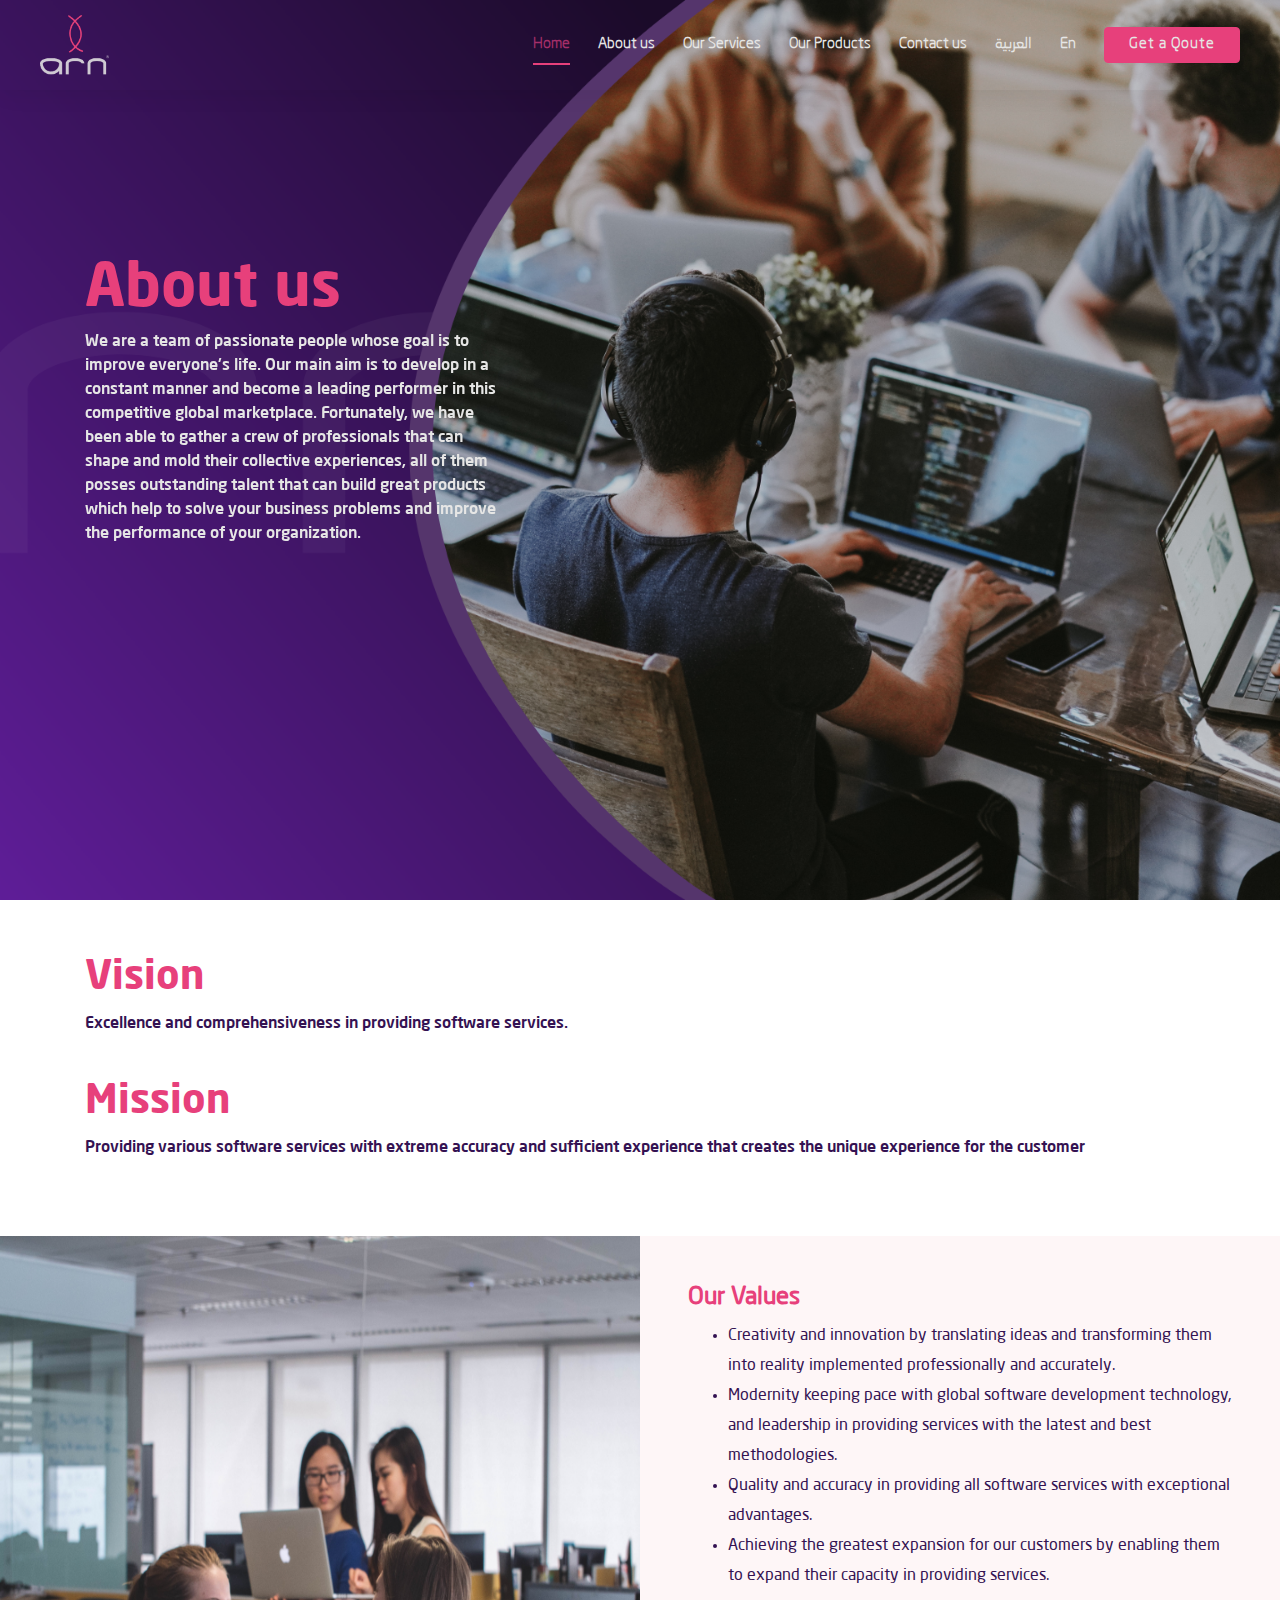
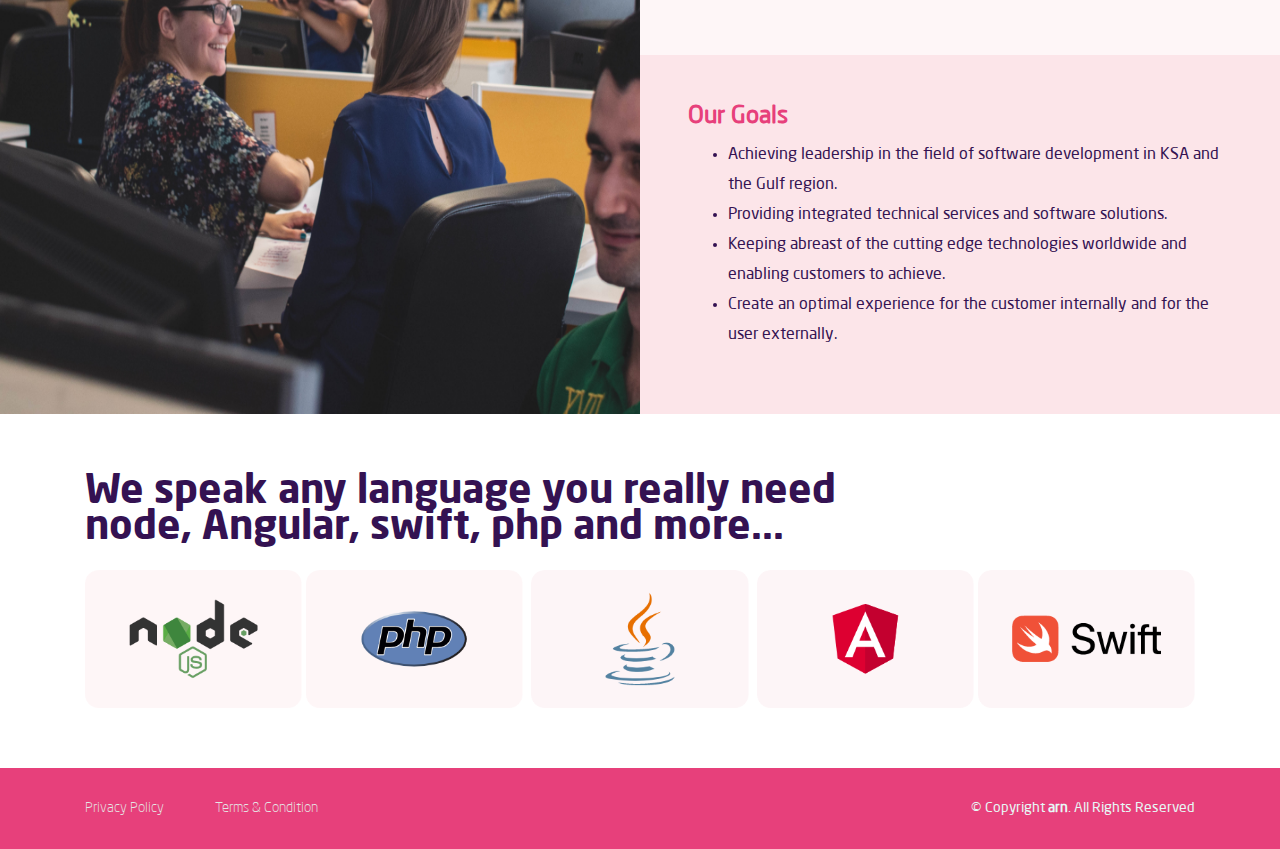
==== commit bade6de0: "translate home and about pages and handle rtl style" ====
--- a/about.html
+++ b/about.html
@@ -51,15 +51,33 @@
             ><img src="assets/img/logo.png" alt="brand" class="img-fluid"
           /></a>
           <nav class="nav-menu d-none d-lg-block">
-            <ul>
-              <li><a href="index.html">Home</a></li>
-              <li class="active"><a href="about.html">About us</a></li>
-              <li><a href="services.html">Our Services</a></li>
-              <li><a href="products.html">Our Products</a></li>
-              <li><a href="contact.html">Contact us</a></li>
-              <li><a href="#">العربية</a></li>
-              <li>
-                <a href="Qoute.html" class="btn secondary-btn px-4"
+            <ul class="switch-locale">
+              <li class="active">
+                <a data-i18n="home" href="index.html">Home</a>
+              </li>
+              <li><a data-i18n="about" href="about.html">About us</a></li>
+              <li>
+                <a data-i18n="services" href="services.html">Our Services</a>
+              </li>
+              <li>
+                <a data-i18n="products" href="products.html">Our Products</a>
+              </li>
+              <li><a data-i18n="contact" href="contact.html">Contact us</a></li>
+              <li>
+                <a id="handleRTL" href="#" data-locale="ar" class="locale"
+                  >العربية</a
+                >
+              </li>
+              <li>
+                <a id="handleLTR" href="#" data-locale="en" class="locale"
+                  >En</a
+                >
+              </li>
+              <li>
+                <a
+                  data-i18n="qoute"
+                  class="btn secondary-btn px-4"
+                  href="Qoute.html"
                   >Get a Qoute</a
                 >
               </li>
@@ -70,13 +88,19 @@
       </header>
       <div class="container">
         <div
-          class="w-50 align-items-start d-flex flex-column hero-content"
+          class="
+            w-50
+            align-items-start
+            d-flex
+            flex-column
+            hero-content
+            redirect-right redirect-rtl
+          "
           data-aos="zoom-in"
           data-aos-delay="100"
         >
-          <h2>The complex, simple!</h2>
-          <h1 class="py-1 secondary-color">About us</h1>
-          <p class="w-75">
+          <h1 data-i18n="about" class="py-1 secondary-color">About us</h1>
+          <p data-i18n="home-about" class="w-75">
             We are a team of passionate people whose goal is to improve
             everyone's life. Our main aim is to develop in a constant manner and
             become a leading performer in this competitive global marketplace.
@@ -91,16 +115,18 @@
     </section>
     <!-- ======= About Section ======= -->
     <section class="about-info">
-      <div class="content container">
+      <div class="content container redirect-rtl redirect-right">
         <div class="who-we-are mb-5">
-          <p class="section-title secondary-color">Vision</p>
-          <p class="purple-color">
+          <p data-i18n="vision" class="section-title secondary-color">Vision</p>
+          <p data-i18n="vision-info" class="purple-color">
             Excellence and comprehensiveness in providing software services.
           </p>
         </div>
         <div class="mt-5">
-          <p class="section-title secondary-color">Mission</p>
-          <p class="purple-color">
+          <p data-i18n="mission" class="section-title secondary-color">
+            Mission
+          </p>
+          <p data-i18n="mission-info" class="purple-color">
             Providing various software services with extreme accuracy and
             sufficient experience that creates the unique experience for the
             customer
@@ -111,43 +137,47 @@
       <section class="d-flex pb-0">
         <div class="col-md-6 people-img px-0"></div>
         <div class="col-md-6 align-items-center px-0">
-          <div class="mission p-5">
-            <h4 class="secondary-color font-weight-bold">Our Values</h4>
+          <div class="mission p-5 redirect-rtl redirect-right">
+            <h4 data-i18n="values" class="secondary-color font-weight-bold">
+              Our Values
+            </h4>
             <ul class="purple-color">
-              <li>
+              <li data-i18n="values-li-1">
                 Creativity and innovation by translating ideas and transforming
                 them into reality implemented professionally and accurately.
               </li>
-              <li>
+              <li data-i18n="values-li-2">
                 Modernity keeping pace with global software development
                 technology, and leadership in providing services with the latest
                 and best methodologies.
               </li>
-              <li>
+              <li data-i18n="values-li-3">
                 Quality and accuracy in providing all software services with
                 exceptional advantages.
               </li>
-              <li>
+              <li data-i18n="values-li-4">
                 Achieving the greatest expansion for our customers by enabling
                 them to expand their capacity in providing services.
               </li>
             </ul>
           </div>
-          <div class="vission p-5">
-            <h4 class="secondary-color font-weight-bold">Our Goals</h4>
+          <div class="vission p-5 redirect-rtl redirect-right">
+            <h4 data-i18n="goals" class="secondary-color font-weight-bold">
+              Our Goals
+            </h4>
             <ul class="purple-color">
-              <li>
+              <li data-i18n="goals-li-1">
                 Achieving leadership in the field of software development in KSA
                 and the Gulf region.
               </li>
-              <li>
+              <li data-i18n="goals-li-2">
                 Providing integrated technical services and software solutions.
               </li>
-              <li>
+              <li data-i18n="goals-li-3">
                 Keeping abreast of the cutting edge technologies worldwide and
                 enabling customers to achieve.
               </li>
-              <li>
+              <li data-i18n="goals-li-4">
                 Create an optimal experience for the customer internally and for
                 the user externally.
               </li>
@@ -158,8 +188,8 @@
     </section>
     <!-- ======= Languages Section ======= -->
     <section id="clients" class="clients white-bg pt-0">
-      <div class="content container">
-        <p class="section-title purple-color w-75">
+      <div class="content container redirect-rtl redirect-right">
+        <p data-i18n="languages-title" class="section-title purple-color w-75">
           We speak any language you really need node, Angular, swift, php and
           more...
         </p>
@@ -186,15 +216,18 @@
     <footer id="footer">
       <div class="container d-flex justify-content-between">
         <div class="links">
-          <a href="#">Privacy Policy</a>
-          <a href="#" class="mx-5">Terms & Condition</a>
-        </div>
-        <div class="copyright">
+          <a data-i18n="privacy-policy" href="#">Privacy Policy</a>
+          <a data-i18n="terms-condition" href="#" class="mx-5"
+            >Terms & Condition</a
+          >
+        </div>
+        <div data-i18n="copy-right" class="copyright">
           &copy; Copyright <strong><span>arn</span></strong
           >. All Rights Reserved
         </div>
       </div>
     </footer>
+    <!-- End  Footer -->
 
     <div id="preloader"></div>
     <a href="#" class="back-to-top"><i class="bx bx-up-arrow-alt"></i></a>
@@ -210,7 +243,15 @@
     <script src="assets/vendor/isotope-layout/isotope.pkgd.min.js"></script>
     <script src="assets/vendor/venobox/venobox.min.js"></script>
     <script src="assets/vendor/aos/aos.js"></script>
-
+    <!-- jquery i18  -->
+    <script src="i18n/CLDRPluralRuleParser.js"></script>
+    <script src="i18n/jquery.i18n.js"></script>
+    <script src="i18n/jquery.i18n.messagestore.js"></script>
+    <script src="i18n/jquery.i18n.fallbacks.js"></script>
+    <script src="i18n/jquery.i18n.language.js"></script>
+    <script src="i18n/jquery.i18n.parser.js"></script>
+    <script src="i18n/jquery.i18n.emitter.js"></script>
+    <script src="i18n/jquery.i18n.emitter.bidi.js"></script>
     <!-- Template Main JS File -->
     <script src="assets/js/main.js"></script>
   </body>
--- a/assets/css/style.css
+++ b/assets/css/style.css
@@ -735,7 +735,7 @@
   background-size: cover;
 }
 
-#hero-about h2 {
+#hero-about h1 {
   margin-top: 160px;
 }
 
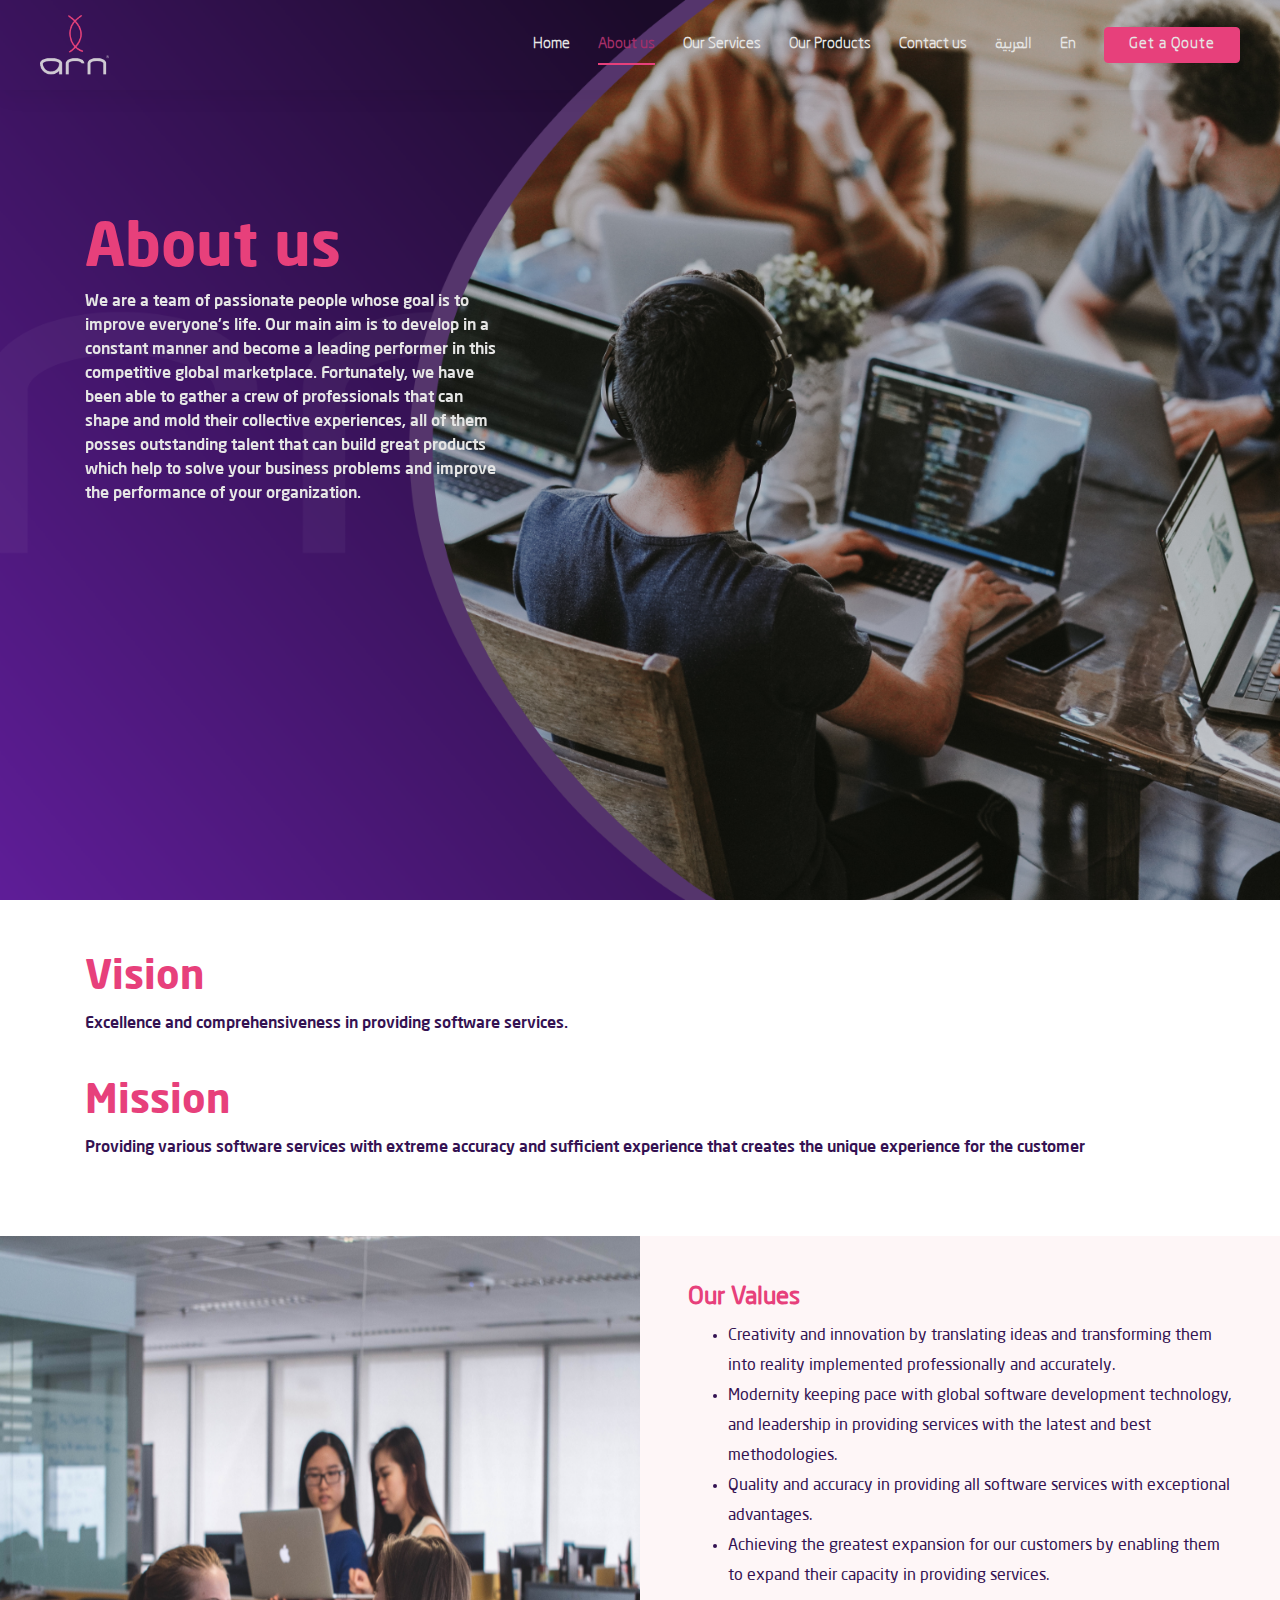
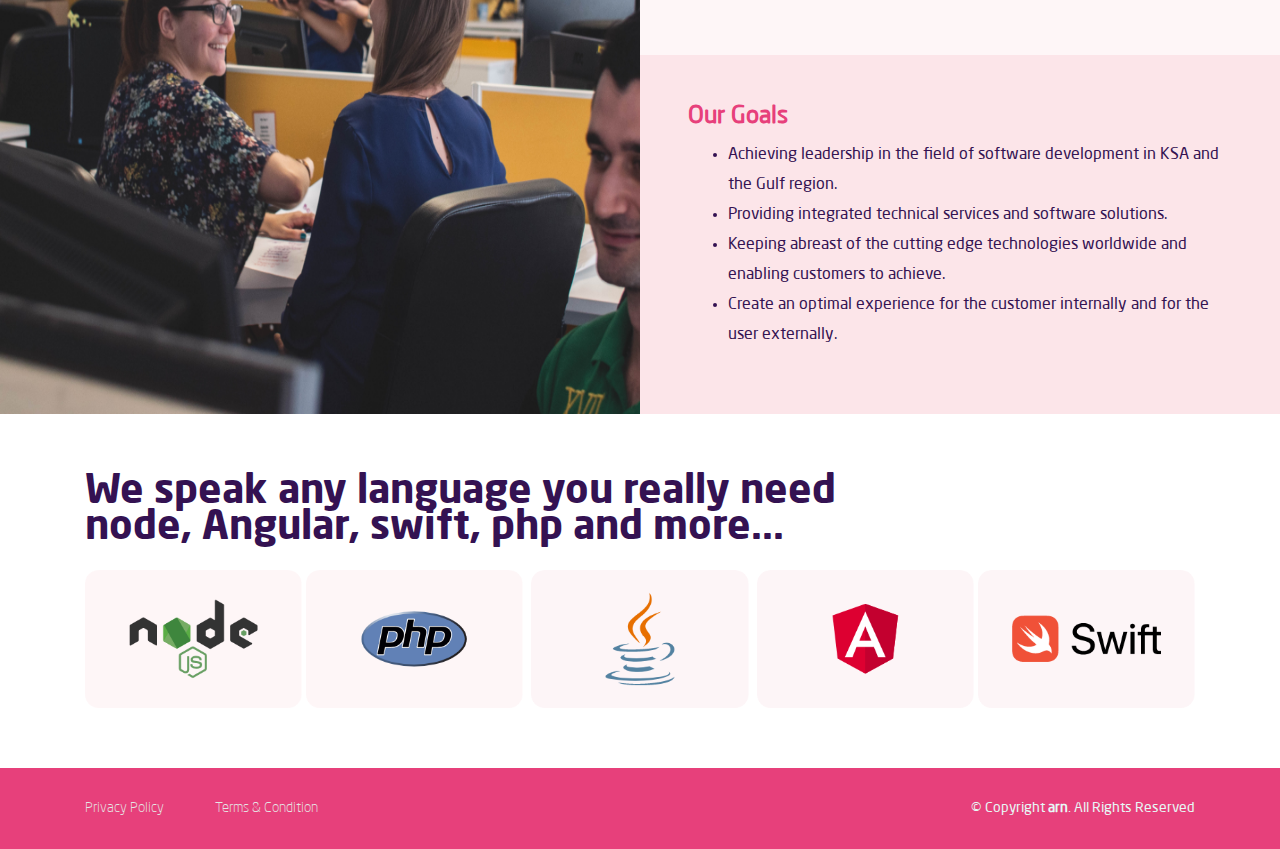
==== commit 3b410ab8: "handle localeaztion for services page" ====
--- a/about.html
+++ b/about.html
@@ -52,10 +52,12 @@
           /></a>
           <nav class="nav-menu d-none d-lg-block">
             <ul class="switch-locale">
+              <li>
+                <a data-i18n="home" href="index.html">Home</a>
+              </li>
               <li class="active">
-                <a data-i18n="home" href="index.html">Home</a>
-              </li>
-              <li><a data-i18n="about" href="about.html">About us</a></li>
+                <a data-i18n="about" href="about.html">About us</a>
+              </li>
               <li>
                 <a data-i18n="services" href="services.html">Our Services</a>
               </li>
--- a/assets/css/style.css
+++ b/assets/css/style.css
@@ -736,7 +736,7 @@
 }
 
 #hero-about h1 {
-  margin-top: 160px;
+  margin-top: 120px;
 }
 
 .about-info .people-img{
